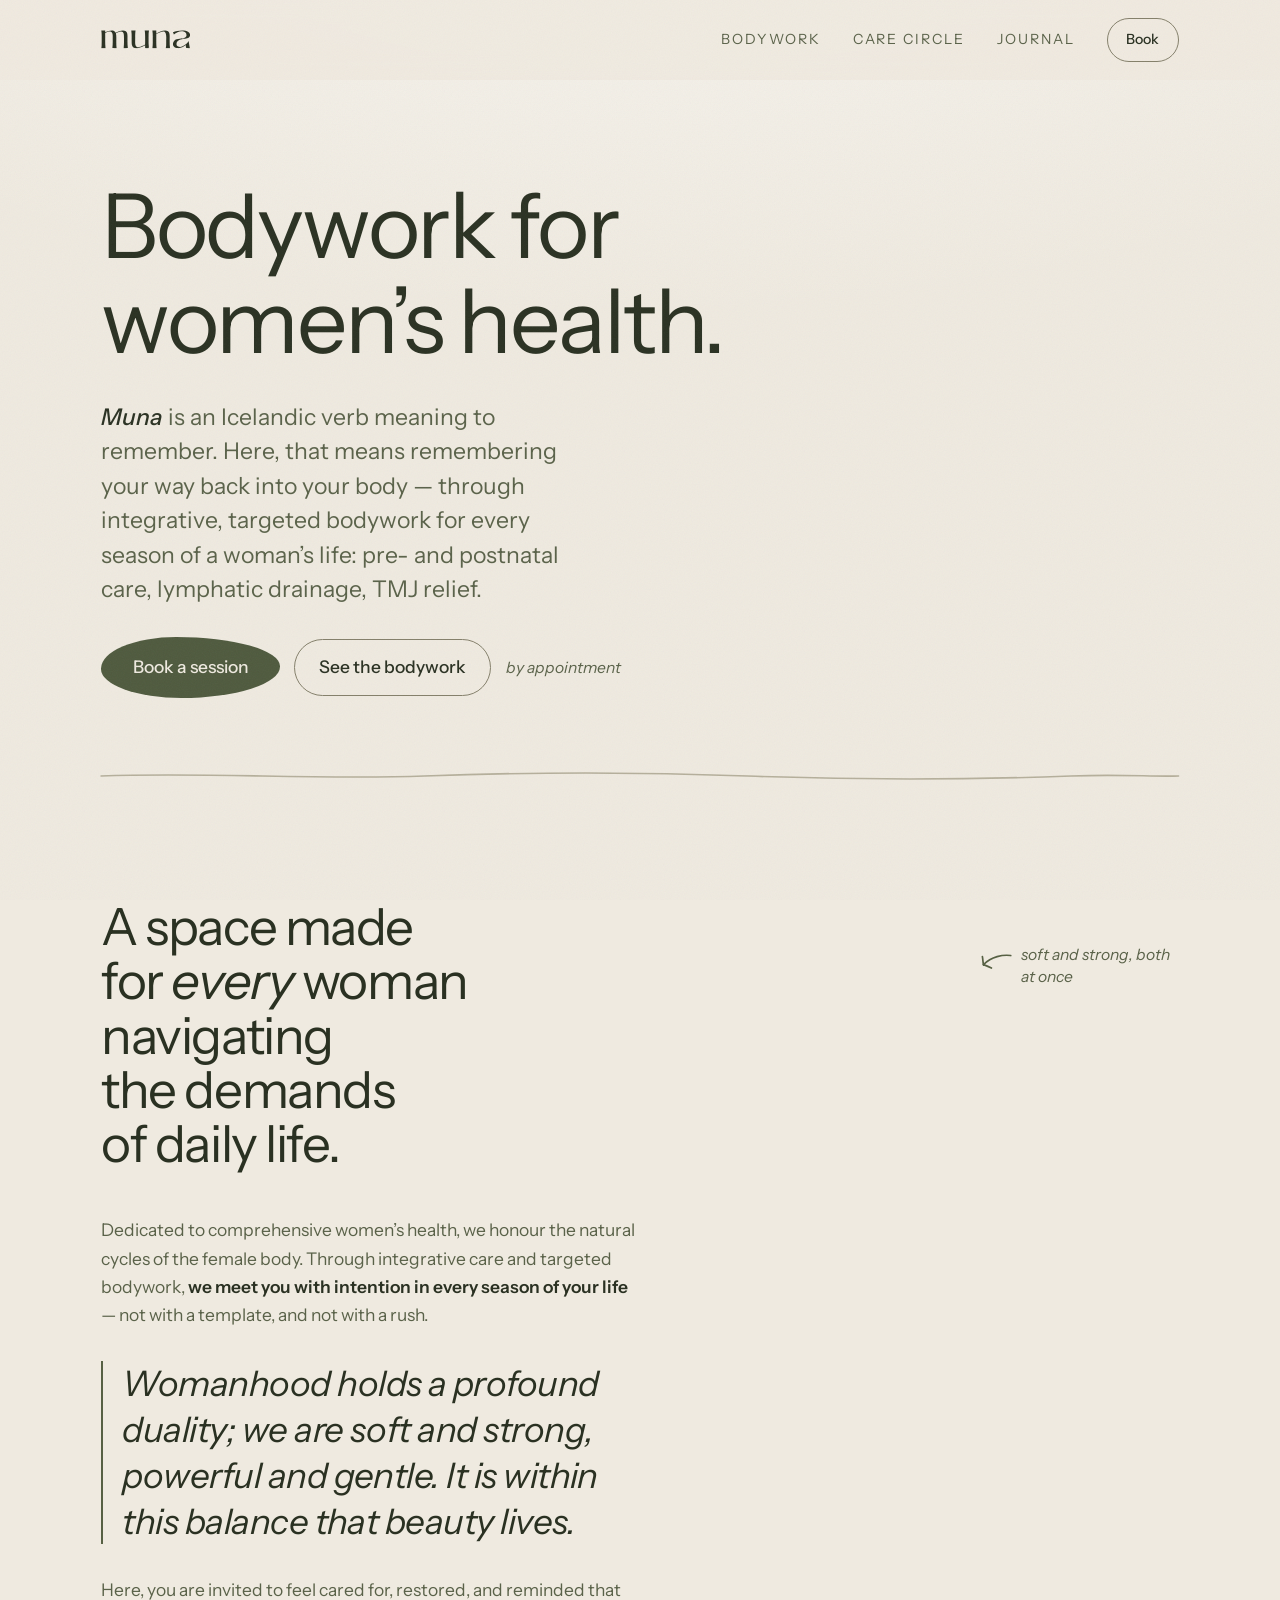
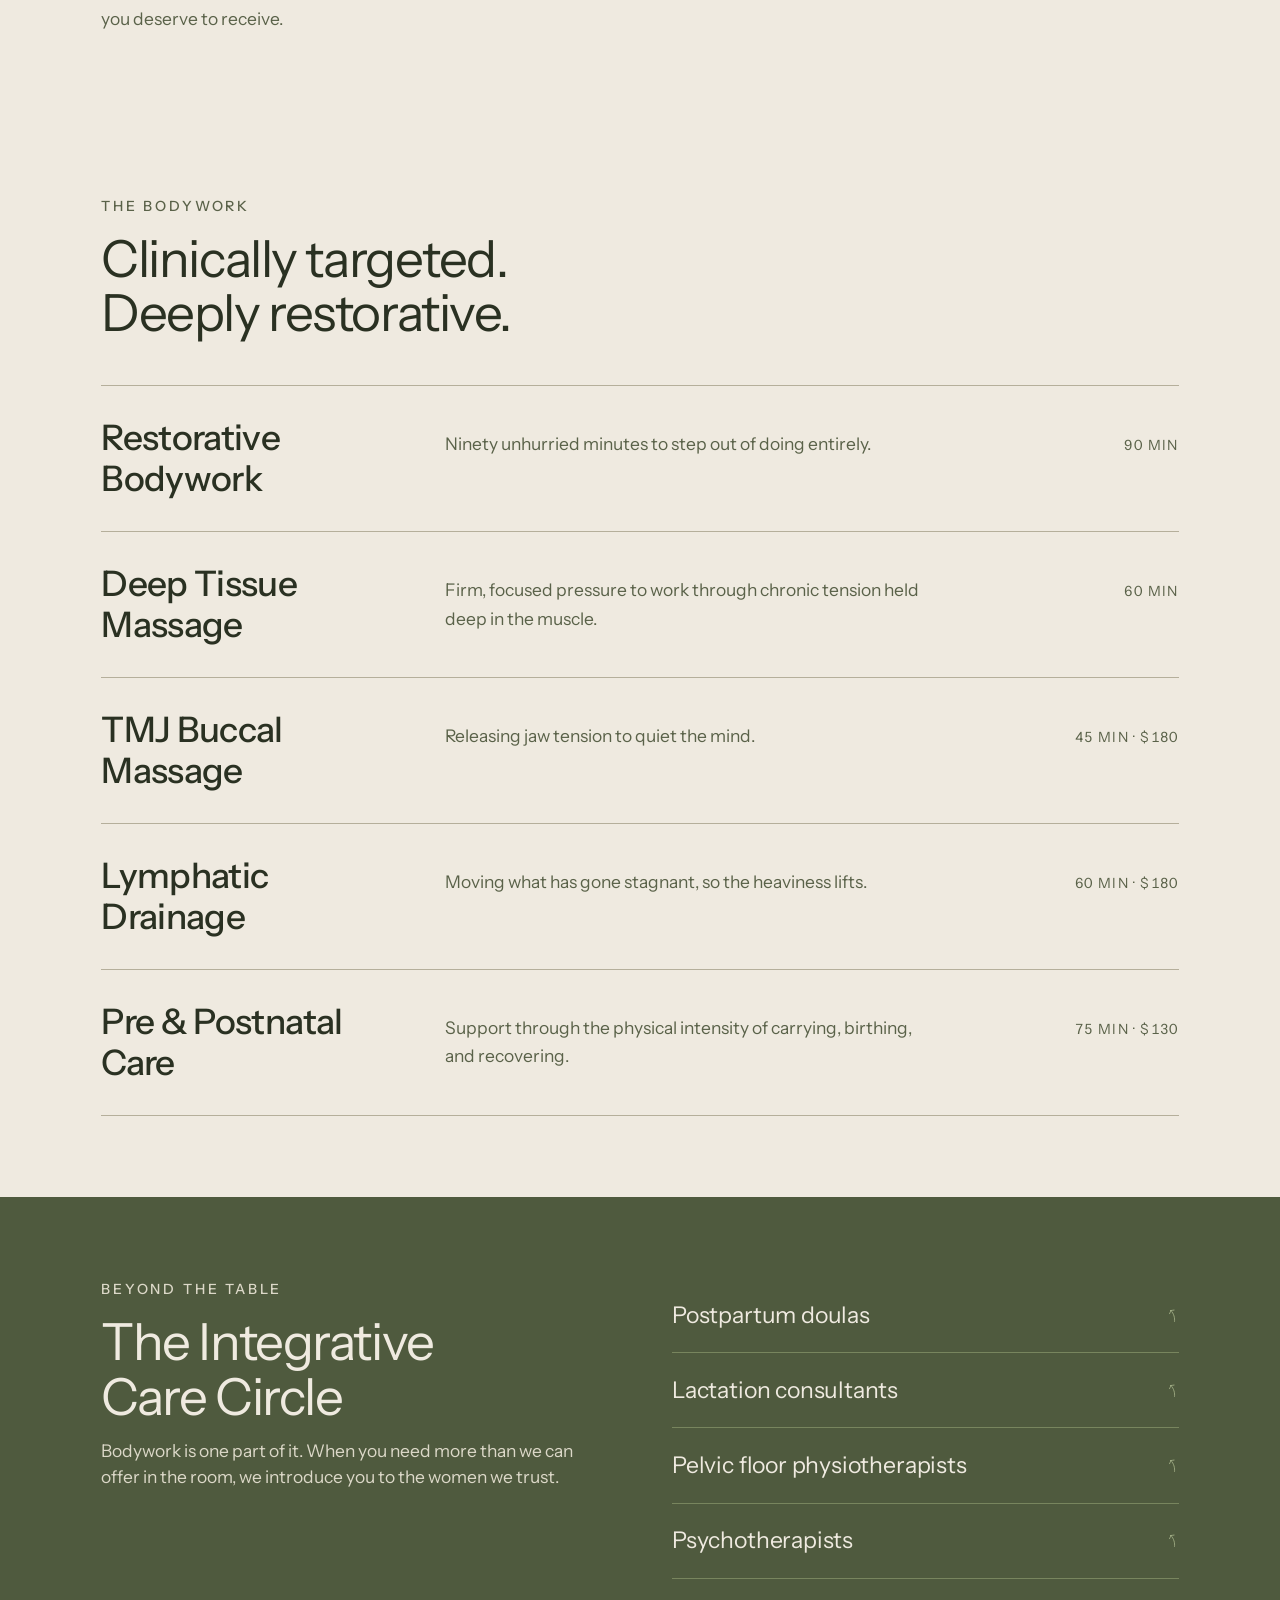
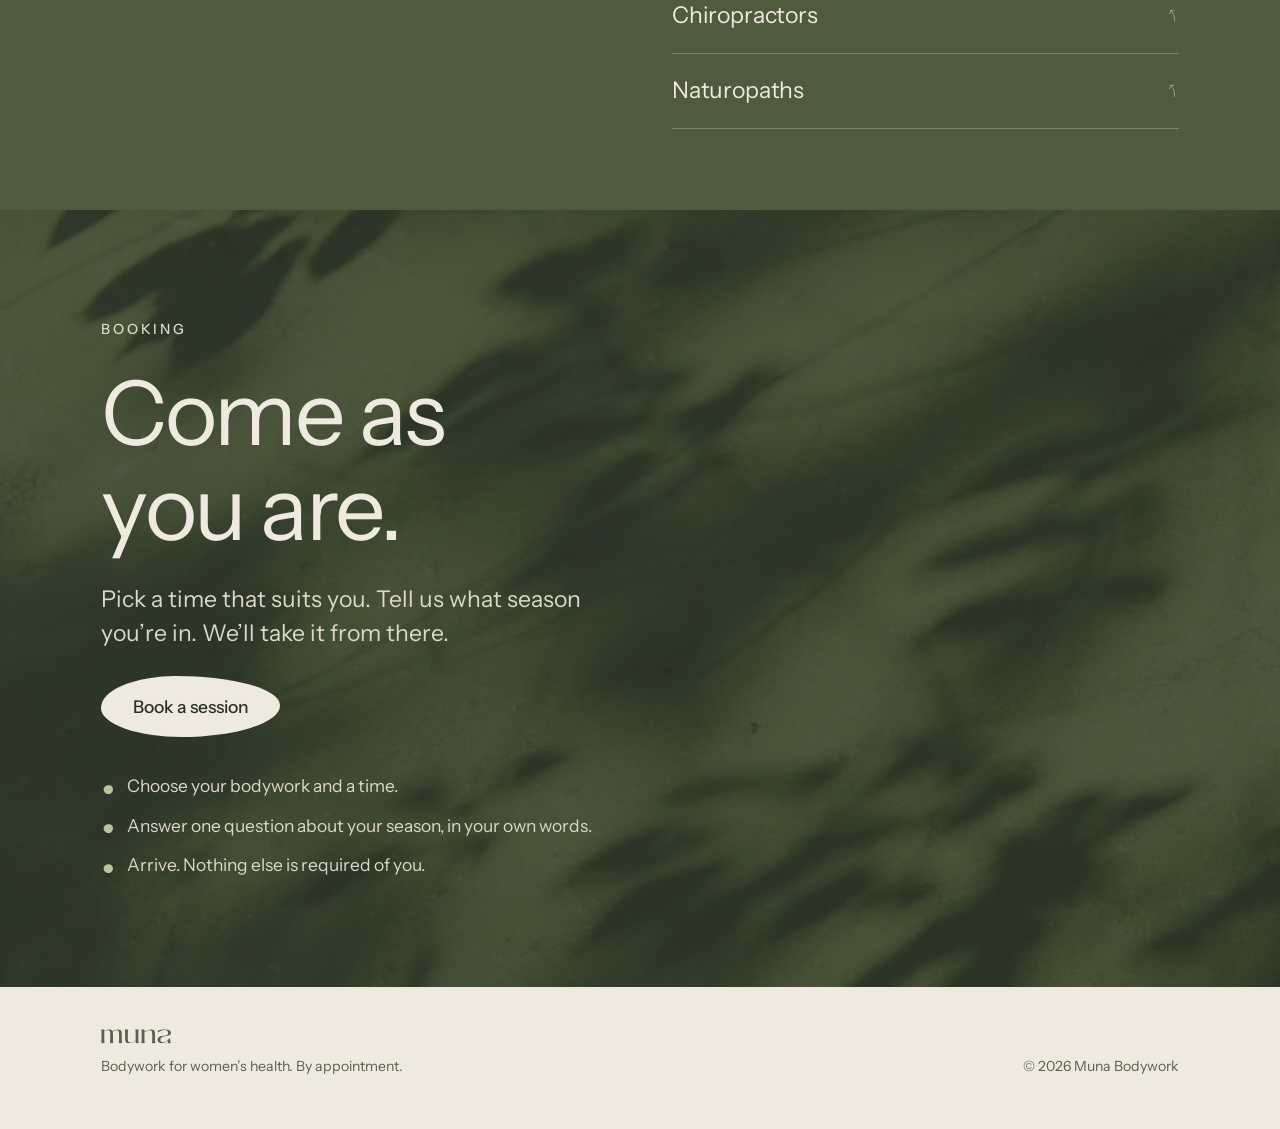
==== index.html @ 372b8ff2 "Add files via upload" ====
<!doctype html>
<html lang="en">
<head>
<meta charset="utf-8">
<meta name="viewport" content="width=device-width, initial-scale=1">
<title>Muna Bodywork</title>
<link rel="preconnect" href="https://fonts.gstatic.com" crossorigin>
<link rel="stylesheet" href="https://fonts.googleapis.com/css2?family=Instrument+Sans:ital,wght@0,400..700;1,400..700&display=swap">

<link rel="stylesheet" href="styles.css">
</head>
<body>

<!-- ─── hand-drawn marks + wordmark ────────────────────────────── -->
<svg class="sprite" aria-hidden="true" focusable="false">
  <symbol id="wordmark" viewBox="0 0 251 52">
    <path d="M5.89104 1.4829C4.15499 1.50421 2.4235 1.52547 0.685059 1.47865C1.86527 7.88903 1.83764 13.9344 1.80875 20.2538C1.80184 21.7659 1.79485 23.2936 1.80433 24.8459C1.84168 30.9662 1.82028 37.0102 1.62845 43.1281C1.54824 45.6862 0.862501 48.8427 0.804733 50.8455C0.955751 50.707 1.37991 50.4239 1.56661 50.4409C2.16295 50.4947 3.41602 50.4586 4.87718 50.4164C7.94734 50.3277 11.9361 50.2125 12.6818 50.8503C12.6042 49.9793 12.4907 49.109 12.3913 48.2384C11.5424 40.8088 11.6244 33.2863 11.7063 25.7759C11.7478 21.9715 11.7892 18.1701 11.7095 14.3855C11.6666 12.3443 11.6758 10.0962 11.7827 8.06757C12.4173 7.81596 13.0944 7.53236 13.8023 7.23585C20.1103 4.5937 28.8656 0.926495 31.7876 9.74041C32.9026 13.6047 32.8297 17.9123 32.7591 22.0934C32.7325 23.6588 32.7064 25.2065 32.7429 26.7065C32.9411 34.8329 32.7795 42.6231 31.8007 50.6647C33.0263 50.2903 41.4533 50.387 43.1149 50.4149C43.2876 50.5424 43.5291 50.7071 43.6689 50.8616C42.6995 42.3862 42.7383 36.5569 42.8231 28.035C42.8304 27.3035 42.8407 26.5709 42.851 25.8379C42.9313 20.1225 43.012 14.379 41.6677 8.85658C43.2867 8.3342 46.0268 6.90249 47.6667 6.23015C64.3496 -0.609776 64.3719 11.0816 64.3943 22.8672C64.396 23.7184 64.3975 24.5702 64.4055 25.4156C64.4858 34.0044 64.3283 41.3959 63.5208 49.9586C63.6928 50.1715 63.761 50.3586 64.037 50.3802C65.2501 50.4748 74.823 50.6015 75.1948 50.2717C74.0871 43.2102 74.1177 36.2986 74.1487 29.3297C74.1573 27.4029 74.1659 25.4718 74.1504 23.5319C74.1437 22.6887 74.1588 21.7686 74.1746 20.7992C74.2734 14.7927 74.4031 6.89215 69.564 3.65053C61.7206 -1.60362 48.5193 4.00487 41.0689 7.43719C35.628 -2.79852 21.6507 2.53867 13.1032 5.80245C12.6286 5.98366 12.1708 6.15847 11.7322 6.32386L11.696 1.50444C9.74499 1.43559 7.81516 1.45927 5.89104 1.4829Z" fill="currentColor"/>
    <path d="M134.387 1.48731C130.343 1.43411 126.297 1.44677 122.253 1.52525C123.221 4.19058 123.372 9.61429 123.518 12.5337C123.659 15.3331 123.918 39.6972 123.439 40.729C122.822 42.0613 111.746 46.5651 109.693 47.2527C106.879 48.1955 103.381 48.9413 100.598 47.5335C98.5761 46.5108 97.357 44.5206 96.6728 42.4159C95.4522 38.6569 95.5978 32.7186 95.7184 27.7976C95.7511 26.4525 95.7823 25.1835 95.783 24.0557C95.7838 22.876 95.776 21.6938 95.7682 20.5106C95.7464 17.1642 95.7239 13.8091 95.9014 10.4769C96.0602 7.47856 96.412 4.49674 96.7358 1.513C94.2293 1.45814 91.7943 1.47089 89.35 1.4837C87.8383 1.49162 86.3219 1.49956 84.7837 1.49151C85.9778 8.00996 85.9155 14.6567 85.8533 21.2928C85.8284 23.9254 85.8034 26.5564 85.8572 29.177C85.8852 30.17 85.8813 31.2355 85.8774 32.3424C85.854 38.2744 85.826 45.3937 90.7792 48.8895C94.4823 51.5027 100.142 51.1031 104.334 50.2938C110.799 49.0459 116.932 46.0399 122.817 43.1616C123.081 43.0324 123.338 42.9017 123.615 42.7942C123.611 43.4539 123.622 44.3131 123.634 45.2362C123.658 47.1361 123.686 49.3064 123.602 50.5626C123.959 50.3244 125.779 50.3717 127.831 50.425C130.396 50.4916 133.322 50.5676 134.199 50.106C133.18 40.7331 133.085 31.911 133.26 22.4939C133.287 21.0394 133.288 19.4978 133.29 17.9101C133.294 12.4138 133.298 6.36736 134.387 1.48731Z" fill="currentColor"/>
    <path d="M148.36 1.47183C146.891 1.48606 145.421 1.5003 143.944 1.49202C145.121 7.87506 145.082 15.0209 145.046 21.7497C145.039 23.0435 145.032 24.3219 145.033 25.5764C145.035 26.7982 145.042 28.0172 145.049 29.2339C145.092 36.4768 145.134 43.6372 144.021 50.8295C144.854 50.2 154.936 50.1603 155.914 50.852C155.605 48.1165 155.135 44.9219 155.056 42.195C154.886 36.3324 154.913 30.4538 154.94 24.5781C154.956 21.142 154.972 17.7068 154.948 14.2764L154.948 14.1437C154.943 13.2623 154.937 12.1864 155.034 11.3385C175.912 0.661985 184.096 -0.800762 182.758 26.5772C182.634 29.1113 182.658 31.7225 182.682 34.3628C182.732 39.8856 182.783 45.5363 181.488 50.8777C182.25 50.207 184.917 50.3118 187.562 50.4157C190.075 50.5144 192.569 50.6123 193.388 50.0431C192.342 42.9626 192.382 36.1442 192.422 29.2339C192.433 27.4327 192.443 25.6252 192.434 23.8052C192.43 23.053 192.443 22.2254 192.456 21.3464C192.545 15.2831 192.671 6.77279 187.865 3.66364C178.72 -2.25308 163.589 5.3095 155.229 9.488L154.974 9.61525C154.969 8.78732 154.959 7.94428 154.949 7.09591C154.927 5.21545 154.905 3.30888 154.934 1.48236C152.728 1.42954 150.545 1.45068 148.36 1.47183Z" fill="currentColor"/>
    <path d="M213.321 2.92197C209.031 3.72263 205.509 5.13198 201.573 6.56528C202.461 8.4387 203.441 10.4357 204.256 12.3302C211.292 6.5508 219.618 2.35074 228.964 3.40321C235.16 4.10099 240.226 8.28648 239.678 15.1134C239.505 17.2686 238.329 19.2209 236.65 20.5526C227.501 27.4739 213.257 21.2166 204.804 30.6645C203.051 32.5935 201.945 35.029 201.646 37.6254C200.739 45.8555 207.541 50.1191 214.769 50.7935C223.554 51.6133 230.648 47.6188 237.312 42.2912C237.624 43.7199 238.397 50.2895 238.961 50.7254C239.704 50.2309 241.438 50.3333 243.288 50.4426C245.59 50.5786 248.073 50.7252 249.057 49.7475C247.921 45.6484 246.131 35.5291 245.847 31.1302C240.103 39.8251 225.979 52.1096 214.795 45.5439C210.678 43.1268 210.975 36.3148 213.339 32.7676C216.316 28.3449 222.154 26.6269 227.074 25.6637C233.773 24.1639 243.909 25.0106 248.307 18.9536C249.657 17.0949 249.84 14.374 249.43 12.2066C248.874 9.26929 247.434 6.94389 244.843 5.31051C236.641 0.141611 222.542 1.20094 213.321 2.92197Z" fill="currentColor"/>
    <path d="M75.2245 50.7189L75.1951 50.2721C74.8233 50.6019 65.2503 50.4753 64.0372 50.3806C63.7613 50.359 63.6931 50.1719 63.5211 49.959L63.3359 50.5884C63.4128 50.6821 63.5278 50.8687 63.6284 50.874C65.3139 50.9625 74.4914 51.2835 75.2245 50.7189Z" fill="currentColor"/>
    <path d="M193.436 50.334C193.423 50.2622 193.405 50.1697 193.388 50.043C192.569 50.6122 190.076 50.5142 187.562 50.4155C184.917 50.3116 182.25 50.2069 181.488 50.8776C182.418 51.0662 192.366 51.0099 193.287 50.8723C193.483 50.5811 193.482 50.578 193.436 50.334Z" fill="currentColor"/>
    <path d="M43.115 50.4148C41.4533 50.3869 33.0264 50.2902 31.8008 50.6647C32.4442 51.0912 42.3046 51.149 43.3915 50.9283C43.4848 50.9093 43.5773 50.8871 43.6689 50.8615C43.5291 50.707 43.2877 50.5424 43.115 50.4148Z" fill="currentColor"/>
    <path d="M1.56657 50.44C1.37986 50.4231 0.955705 50.7062 0.804688 50.8447C2.38684 51.0253 11.2789 51.098 12.6818 50.8495C11.9361 50.2117 7.94729 50.3269 4.87714 50.4155C3.41598 50.4577 2.1629 50.4939 1.56657 50.44Z" fill="currentColor"/>
    <path d="M155.913 50.8524C154.936 50.1608 144.854 50.2004 144.021 50.83C145.34 51.0567 154.755 51.0762 155.913 50.8524Z" fill="currentColor"/>
    <path d="M134.271 50.5755L134.199 50.1055C133.322 50.5671 130.395 50.491 127.831 50.4245C125.779 50.3712 123.959 50.3239 123.602 50.5621C124.086 51.2612 133.586 51.2168 134.271 50.5755Z" fill="currentColor"/>
    <path d="M249.152 50.0869C249.125 49.9974 249.092 49.8885 249.057 49.748C248.073 50.7258 245.59 50.5791 243.288 50.4432C241.437 50.3339 239.704 50.2314 238.96 50.7259C239.677 51.1532 247.844 51.0567 249.061 50.8402C249.27 50.4766 249.246 50.3981 249.152 50.0869Z" fill="currentColor"/>
  </symbol>






  <symbol id="m-dot" viewBox="0 0 100 100">
    <path d="M50 18c22-2 36 13 33 33-3 21-22 33-40 28C24 74 14 55 20 38c5-13 17-19 30-20Z" fill="currentColor"/>
  </symbol>

  <symbol id="m-arrow" viewBox="0 0 60 40">
    <g fill="none" stroke="currentColor" stroke-width="3" stroke-linecap="round">
      <path d="M56 8C42 6 22 10 8 24"/>
      <path d="M6 10c1 6 1 11 2 15"/>
      <path d="M22 30c-6-3-11-5-14-6"/>
    </g>
  </symbol>
</svg>

<!-- ─── masthead ───────────────────────────────────────────────── -->
<header class="masthead" id="top">
  <div class="shell">
    <a class="wordmark-link" href="#top" aria-label="Muna Bodywork — back to top">
      <svg class="wordmark" viewBox="0 0 251 52" role="img" aria-label="muna"><use href="#wordmark"></use></svg>
    </a>
    <nav aria-label="Sections">
      <a class="navlink" href="#services">Bodywork</a>
      <a class="navlink" href="#network">Care circle</a>
      <a class="navlink" href="journal.html">Journal</a>
      <a class="btn btn-ghost" href="https://muna.janeapp.com/" target="_blank" rel="noopener">Book</a>
    </nav>
  </div>
</header>

<main>
  <!-- ─── hero ─────────────────────────────────────────────────── -->
  <section class="hero">
    <div class="shell">
      <div class="hero-inner">
        <h1 class="display rise" style="--d: 60ms">
          Bodywork for women&rsquo;s health.
        </h1>

        <p class="lede rise" style="--d: 340ms">
          <em>Muna</em> is an Icelandic verb meaning to remember. Here, that means
          remembering your way back into your body &mdash; through integrative,
          targeted bodywork for every season of a woman&rsquo;s life: pre- and
          postnatal care, lymphatic drainage, TMJ relief.
        </p>

        <div class="btn-row rise" style="--d: 460ms">
          <a class="btn btn-primary" href="https://muna.janeapp.com/" target="_blank" rel="noopener">Book a session</a>
          <a class="btn btn-ghost" href="#services">See the bodywork</a>
          <span class="aside">by appointment</span>
        </div>
      </div>
    </div>
  </section>

  <div class="shell">
    <svg class="rule reveal" viewBox="0 0 1200 12" aria-hidden="true" preserveAspectRatio="none">
      <path d="M0 6C120 2 240 10 360 6s240-4 360 0 240 4 360 0c60-2 90 1 120 0" fill="none" stroke="currentColor" stroke-width="1.6" stroke-linecap="round"/>
    </svg>
  </div>


  <!-- ─── mission ──────────────────────────────────────────────── -->
  <section class="band has-margin" aria-labelledby="mission-h">
    <div class="shell">
      <p class="margin-note" style="top: clamp(3.5rem, 9vh, 7rem)">
        <svg viewBox="0 0 60 40" width="34" aria-hidden="true"><use href="#m-arrow"></use></svg>
        <span class="aside">soft and strong, both at once</span>
      </p>

      <div class="band-head">
        <p class="eyebrow reveal">The sanctuary</p>
        <h2 class="display reveal" id="mission-h">A space made for <em>every</em> woman navigating the demands of daily life.</h2>
      </div>

      <div class="prose reveal">
        <p>
          Dedicated to comprehensive women&rsquo;s health, we honour the natural
          cycles of the female body. Through integrative care and targeted
          bodywork, <strong>we meet you with intention in every season of your
          life</strong> &mdash; not with a template, and not with a rush.
        </p>
        <blockquote class="pull">
          Womanhood holds a profound duality; we are soft and strong, powerful
          and gentle. It is within this balance that beauty lives.
        </blockquote>
        <p>
          Here, you are invited to feel cared for, restored, and reminded that
          you deserve to receive.
        </p>
      </div>
    </div>
  </section>

  <!-- ─── services ─────────────────────────────────────────────── -->
  <section class="band" id="services" aria-labelledby="services-h">
    <div class="shell">
      <div class="band-head">
        <p class="eyebrow reveal">The bodywork</p>
        <h2 class="display reveal" id="services-h">Clinically targeted. Deeply restorative.</h2>
      </div>

      <ul class="index reveal">
        <li>
          <a href="https://muna.janeapp.com/" target="_blank" rel="noopener">
            <h3>Restorative Bodywork</h3>
            <p class="relief">Ninety unhurried minutes to step out of doing entirely.</p>
            <span class="duration">90 min</span>
          </a>
        </li>
        <li>
          <a href="https://muna.janeapp.com/" target="_blank" rel="noopener">
            <h3>Deep Tissue Massage</h3>
            <p class="relief">Firm, focused pressure to work through chronic tension held deep in the muscle.</p>
            <span class="duration">60 min</span>
          </a>
        </li>
        <li>
          <a href="https://muna.janeapp.com/" target="_blank" rel="noopener">
            <h3>TMJ Buccal Massage</h3>
            <p class="relief">Releasing jaw tension to quiet the mind.</p>
            <span class="duration">45 min &middot; $180</span>
          </a>
        </li>
        <li>
          <a href="https://muna.janeapp.com/" target="_blank" rel="noopener">
            <h3>Lymphatic Drainage</h3>
            <p class="relief">Moving what has gone stagnant, so the heaviness lifts.</p>
            <span class="duration">60 min &middot; $180</span>
          </a>
        </li>
        <li>
          <a href="https://muna.janeapp.com/" target="_blank" rel="noopener">
            <h3>Pre &amp; Postnatal Care</h3>
            <p class="relief">Support through the physical intensity of carrying, birthing, and recovering.</p>
            <span class="duration">75 min &middot; $130</span>
          </a>
        </li>
      </ul>
    </div>
  </section>

  <!-- ─── care circle ──────────────────────────────────────────── -->
  <section class="band panel-olive" id="network" aria-labelledby="network-h">
    <div class="shell">
      <div class="circle-grid">
        <div class="band-head reveal" style="margin-bottom: 0">
          <p class="eyebrow">Beyond the table</p>
          <h2 class="display" id="network-h">The Integrative Care Circle</h2>
          <p class="lede" style="font-size: var(--step-0)">
            Bodywork is one part of it. When you need more than we can offer in
            the room, we introduce you to the women we trust.
          </p>
        </div>

        <div class="network-list reveal">
          <details class="network-item">
            <summary>Postpartum doulas<svg class="network-chevron" viewBox="0 0 60 40" aria-hidden="true"><use href="#m-arrow"></use></svg></summary>
            <div class="network-panel">
              <!-- Add recommended providers for postpartum doulas here -->
              <a class="network-provider" href="#">Add a recommended provider &rarr;</a>
            </div>
          </details>
          <details class="network-item">
            <summary>Lactation consultants<svg class="network-chevron" viewBox="0 0 60 40" aria-hidden="true"><use href="#m-arrow"></use></svg></summary>
            <div class="network-panel">
              <!-- Add recommended providers for lactation consultants here -->
              <a class="network-provider" href="#">Add a recommended provider &rarr;</a>
            </div>
          </details>
          <details class="network-item">
            <summary>Pelvic floor physiotherapists<svg class="network-chevron" viewBox="0 0 60 40" aria-hidden="true"><use href="#m-arrow"></use></svg></summary>
            <div class="network-panel">
              <!-- Add recommended providers for pelvic floor physiotherapists here -->
              <a class="network-provider" href="#">Add a recommended provider &rarr;</a>
            </div>
          </details>
          <details class="network-item">
            <summary>Psychotherapists<svg class="network-chevron" viewBox="0 0 60 40" aria-hidden="true"><use href="#m-arrow"></use></svg></summary>
            <div class="network-panel">
              <!-- Add recommended providers for psychotherapists here -->
              <a class="network-provider" href="#">Add a recommended provider &rarr;</a>
            </div>
          </details>
          <details class="network-item">
            <summary>Chiropractors<svg class="network-chevron" viewBox="0 0 60 40" aria-hidden="true"><use href="#m-arrow"></use></svg></summary>
            <div class="network-panel">
              <!-- Add recommended providers for chiropractors here -->
              <a class="network-provider" href="#">Add a recommended provider &rarr;</a>
            </div>
          </details>
          <details class="network-item">
            <summary>Naturopaths<svg class="network-chevron" viewBox="0 0 60 40" aria-hidden="true"><use href="#m-arrow"></use></svg></summary>
            <div class="network-panel">
              <!-- Add recommended providers for naturopaths here -->
              <a class="network-provider" href="#">Add a recommended provider &rarr;</a>
            </div>
          </details>
        </div>
      </div>
    </div>
  </section>

  <!-- ─── book ─────────────────────────────────────────────────── -->
  <section class="book panel-deep" id="book" aria-labelledby="book-h">
    <div class="shell">
      <div class="book-inner">
        <p class="eyebrow reveal">Booking</p>
        <h2 class="display reveal" id="book-h">Come as you are.</h2>
        <p class="lede reveal">
          Pick a time that suits you. Tell us what season you&rsquo;re in.
          We&rsquo;ll take it from there.
        </p>

        <div class="btn-row reveal">
          <a class="btn btn-primary" href="https://muna.janeapp.com/" target="_blank" rel="noopener" data-booking>Book a session</a>
        </div>

        <ul class="steps reveal">
          <li><svg viewBox="0 0 100 100" aria-hidden="true"><use href="#m-dot"></use></svg> Choose your bodywork and a time.</li>
          <li><svg viewBox="0 0 100 100" aria-hidden="true"><use href="#m-dot"></use></svg> Answer one question about your season, in your own words.</li>
          <li><svg viewBox="0 0 100 100" aria-hidden="true"><use href="#m-dot"></use></svg> Arrive. Nothing else is required of you.</li>
        </ul>
      </div>
    </div>
  </section>
</main>

<footer class="foot">
  <div class="shell">
    <div>
      <svg class="wordmark" viewBox="0 0 251 52" role="img" aria-label="muna"><use href="#wordmark"></use></svg>
      <p style="margin-top: 0.7rem">Bodywork for women&rsquo;s health. By appointment.</p>
    </div>
    <p>&copy; <span id="yr">2026</span> Muna Bodywork</p>
  </div>
</footer>

<script>
  // Load sequence: the hero rises in staggered steps.
  requestAnimationFrame(function () {
    document.documentElement.classList.add("ready");
  });

  document.getElementById("yr").textContent = new Date().getFullYear();

  // Scroll reveals. Wobbly rules get a second flag so their paths draw
  // rather than just fading in.
  var reduce = window.matchMedia("(prefers-reduced-motion: reduce)").matches;
  var targets = document.querySelectorAll(".reveal");

  if (reduce || !("IntersectionObserver" in window)) {
    targets.forEach(function (el) {
      el.dataset.seen = "true";
      if (el.classList.contains("rule")) el.dataset.drawn = "true";
    });
  } else {
    var io = new IntersectionObserver(function (entries) {
      entries.forEach(function (entry) {
        if (!entry.isIntersecting) return;
        var el = entry.target;
        el.dataset.seen = "true";
        if (el.classList.contains("rule")) el.dataset.drawn = "true";
        io.unobserve(el);
      });
    }, { rootMargin: "0px 0px -12% 0px", threshold: 0.15 });

    targets.forEach(function (el) { io.observe(el); });
  }

  // Hairline under the masthead only once the page has moved.
  var masthead = document.querySelector(".masthead");
  var onScroll = function () {
    masthead.dataset.stuck = window.scrollY > 12 ? "true" : "false";
  };
  onScroll();
  window.addEventListener("scroll", onScroll, { passive: true });
</script>
</body>
</html>
---- styles.css ----
/* ─────────────────────────────────────────────────────────────
     Muna Bodywork — tokens
     Single-theme. Every colour resolves from this block, and the two
     panel classes below redefine the same token NAMES — so a component
     inverts automatically on a coloured band without any component CSS
     knowing which surface it is sitting on.
     ───────────────────────────────────────────────────────────── */
  :root {
    /* Near-monochromatic: bone paper and olive, every value within
       ~10deg of hue 122. Emphasis is carried by ITALIC and by large
       fields of olive, never by a contrasting accent hue.
       Green dominates by AREA rather than saturation — the two coloured
       bands and the primary button are all the olive, so it is the
       loudest thing on the page without a single bright pop. */
    --paper:       #EFEAE0;   /* warm bone */
    --paper-glow:  #F7F5F0;   /* cooler lift behind the masthead */
    --olive:       #4F5A3E;   /* the mid band + primary button — 6.11:1 */
    --forest:      #2A3122;   /* deepest band, and ink on paper */
    --olive-mid:   #576144;   /* marks on paper        — 5.48:1 */
    --olive-pale:  #B9C49A;   /* marks on the bands    — 3.99 / 7.32:1 */

    /* Surface-relative. Ratios are worst-case across the two bone tones
       the page actually paints — the base and the masthead glow. The
       panel classes redefine every one of these. */
    --surface:     var(--paper);
    --ink:         var(--forest);   /* 11.22:1 */
    --ink-2:       #5A6249;         /*  5.34:1 */
    --rule:        #B5AF9B;         /*  1.83:1 — decorative divider */
    --rule-strong: #847F6A;         /*  3.35:1 — ghost button border */
    --mark:        var(--olive-mid);
    --btn-bg:      var(--olive);
    --btn-fg:      var(--paper);    /*  6.11:1 label on the button */
    --grain:       0.05;

    /* floor raised from 0.78rem: 12.5px was too small for the sentences
       in the booking steps once they were the same face as everything */
    --step--1: clamp(0.82rem, 0.8rem + 0.1vw, 0.88rem);
    --step-0:  clamp(1rem, 0.97rem + 0.16vw, 1.09rem);
    --step-1:  clamp(1.2rem, 1.12rem + 0.4vw, 1.45rem);
    --step-2:  clamp(1.6rem, 1.4rem + 1vw, 2.3rem);
    /* sized for a grotesque: its large x-height means it reads bigger
       than a high-contrast serif would at the same font-size */
    --step-3:  clamp(2rem, 1.55rem + 2.1vw, 3.2rem);
    --step-4:  clamp(2.6rem, 1.5rem + 5.2vw, 5.6rem);

    --gutter: clamp(1.35rem, 4vw, 5rem);
    --shell: 1180px;
    --measure: 34rem;

    /* Single-theme by intent: the page paints every colour explicitly
       and ignores the viewer's light/dark preference. */
    color-scheme: light;
  }

  /* ── coloured bands ───────────────────────────────────────────
     Both are dark enough that bone body copy clears 4.5:1. The
     reference board's lighter olive sits at L* 49, where small bone
     text would reach only 3.82:1 — fine on a mood board, not on a
     page someone has to read. */
  .panel-olive {
    --surface:     var(--olive);
    --ink:         var(--paper);    /*  6.11:1 */
    --ink-2:       #DCD8C8;         /*  5.13:1 */
    --rule:        #78855E;         /*  1.86:1 */
    --rule-strong: #A8B18C;         /*  3.26:1 */
    --mark:        var(--olive-pale);
    --btn-bg:      var(--paper);
    --btn-fg:      var(--olive);    /*  6.11:1 */
    background: var(--surface);
    /* MUST be re-declared, not just re-tokenised: `color` inherits as a
       COMPUTED value, so without this line the forest ink resolved back at
       `body` cascades into the band and headings land at 1.84:1. */
    color: var(--ink);
  }

  .panel-deep {
    --surface:     var(--forest);
    --ink:         var(--paper);    /* 11.22:1 */
    --ink-2:       #DCD8C8;         /*  9.42:1 */
    --rule:        #4C5740;         /*  1.76:1 */
    --rule-strong: #78855E;         /*  3.41:1 */
    --mark:        var(--olive-pale);
    --btn-bg:      var(--paper);
    --btn-fg:      var(--forest);   /* 11.22:1 */
    background: var(--surface);
    /* same as above — and worse here: forest ink on the forest band is
       1.00:1, which is what made "Come as you are." invisible. */
    color: var(--ink);
  }

  /* ── base ──────────────────────────────────────────────────── */
  *, *::before, *::after { box-sizing: border-box; }

  body {
    margin: 0;
    /* a faint warm lift behind the masthead keeps the deep ground from
       reading as flat black */
    background-color: var(--paper);
    background-image: radial-gradient(150% 100% at 50% -20%, var(--paper-glow) 0%, transparent 55%);
    background-repeat: no-repeat;
    background-attachment: fixed;
    color: var(--ink);
    font-family: "Instrument Sans", ui-sans-serif, system-ui, sans-serif;
    font-size: var(--step-0);
    line-height: 1.62;
    -webkit-font-smoothing: antialiased;
    /* clip, not hidden: `hidden` would make body a scroll container and
       break the sticky masthead. */
    overflow-x: clip;
  }

  /* paper tooth over the whole page */
  body::after {
    content: "";
    position: fixed;
    inset: 0;
    z-index: 90;
    pointer-events: none;
    opacity: var(--grain);
    background-image: url("data:image/svg+xml,%3Csvg xmlns='http://www.w3.org/2000/svg' width='180' height='180'%3E%3Cfilter id='n'%3E%3CfeTurbulence type='fractalNoise' baseFrequency='0.85' numOctaves='4' stitchTiles='stitch'/%3E%3C/filter%3E%3Crect width='180' height='180' filter='url(%23n)'/%3E%3C/svg%3E");
  }

  h1, h2, h3, blockquote, p, figure { margin: 0; }
  ul { margin: 0; padding: 0; list-style: none; }
  a { color: inherit; }

  /* the ring is drawn in the current surface's ink, so it works on all
     three surfaces without an override: 11.22:1 on paper, 6.11:1 on the
     olive band, 11.22:1 on the deep band */
  :focus-visible {
    outline: 2px solid var(--ink);
    outline-offset: 4px;
    border-radius: 2px;
  }

  .sprite { position: absolute; width: 0; height: 0; overflow: hidden; }

  /* ── type roles ────────────────────────────────────────────────
     ONE family for the whole page. No rule below this point declares a
     font-family — everything inherits Instrument Sans from `body`, so
     there is no second face to fall out of sync. With no typeface
     contrast to lean on, hierarchy is built from four levers only:
     size, weight (400/500/600 of a 400–700 variable range), tracking,
     and colour. Tracking does most of the work — it opens up as type
     gets smaller and tightens as it gets larger. */
  .display {
    font-weight: 400;
    line-height: 1.06;
    /* a grotesque at display size needs real negative tracking; at 400
       the loose default would read as unset rather than deliberate */
    letter-spacing: -0.028em;
    text-wrap: balance;
  }

  /* Italic alone, no colour shift — same as the reference board, which
     emphasises inside a sentence without ever changing its colour. */
  .display em { font-style: italic; }

  .eyebrow {
    font-size: var(--step--1);
    text-transform: uppercase;
    letter-spacing: 0.2em;
    font-weight: 500;
    color: var(--ink-2);
  }

  /* Marginalia: italic, one step under body, in the secondary ink. In a
     single-family page these three signals together are what keep an
     aside from reading as body copy. */
  .aside {
    font-style: italic;
    font-size: 0.98rem;
    line-height: 1.4;
    color: var(--ink-2);
  }

  .lede {
    font-size: var(--step-1);
    line-height: 1.5;
    color: var(--ink-2);
    max-width: 30rem;
  }

  .lede em {
    font-weight: 500;
    font-style: italic;
    color: var(--ink);
  }

  /* ── shell + the live right margin ─────────────────────────── */
  .shell {
    width: min(var(--shell), 100%);
    margin-inline: auto;
    padding-inline: var(--gutter);
  }

  /* Marginalia lives in the right gutter, like notes on a journal
     page. It only exists where there is actually margin to spare. */
  .margin-note { display: none; }

  @media (min-width: 62rem) {
    /* positioned against the shell's content edge, not the viewport */
    .has-margin > .shell { position: relative; }

    .margin-note {
      display: flex;
      gap: 0.5rem;
      align-items: flex-start;
      position: absolute;
      right: var(--gutter);
      width: 12.5rem;
    }
    .margin-note svg { flex: none; color: var(--mark); margin-top: 0.45rem; }
  }

  /* ── buttons ───────────────────────────────────────────────── */
  .btn {
    display: inline-flex;
    align-items: center;
    gap: 0.6rem;
    font: inherit;
    font-weight: 500;
    text-decoration: none;
    padding: 0.85rem 1.5rem;
    border-radius: 999px;
    border: 1px solid transparent;
    transition: transform 200ms ease, background-color 200ms ease, border-color 200ms ease, color 200ms ease;
  }

  .btn-primary {
    background: var(--btn-bg);
    color: var(--btn-fg);
    /* hand-cut, not a pill: each corner slightly different */
    border-radius: 42% 58% 55% 45% / 52% 48% 52% 48%;
    padding: 0.95rem 1.9rem;
  }

  .btn-primary:hover { transform: translateY(-2px) rotate(-0.8deg); }

  .btn-ghost {
    border-color: var(--rule-strong);
    color: var(--ink);
  }

  /* stays neutral: green is the primary button's signature, and two
     green buttons would flatten the hierarchy */
  .btn-ghost:hover { border-color: var(--ink-2); color: var(--ink); }

  .btn-row {
    display: flex;
    flex-wrap: wrap;
    align-items: center;
    gap: 0.9rem;
  }

  /* ── masthead ──────────────────────────────────────────────── */
  .masthead {
    position: sticky;
    top: 0;
    z-index: 80;
    background: var(--surface);
    background: color-mix(in oklab, var(--surface) 88%, transparent);
    backdrop-filter: blur(10px);
    border-bottom: 1px solid transparent;
    transition: border-color 300ms ease;
  }

  .masthead[data-stuck="true"] { border-bottom-color: var(--rule); }

  .masthead > .shell {
    display: flex;
    align-items: center;
    justify-content: space-between;
    gap: 1rem;
    padding-block: 1.1rem;
  }

  .wordmark {
    display: block;
    width: 5.6rem;
    height: auto;
    color: var(--ink);
  }

  .masthead a.wordmark-link { display: block; line-height: 0; }

  .masthead nav {
    display: flex;
    align-items: center;
    gap: clamp(1rem, 2.5vw, 2.2rem);
  }

  .navlink {
    font-size: var(--step--1);
    text-transform: uppercase;
    letter-spacing: 0.14em;
    text-decoration: none;
    color: var(--ink-2);
    transition: color 180ms ease;
  }

  .navlink:hover { color: var(--ink); }

  @media (max-width: 46rem) { .navlink { display: none; } }

  .masthead .btn { padding: 0.6rem 1.15rem; font-size: var(--step--1); }

  /* ── hero ──────────────────────────────────────────────────── */
  .hero {
    padding-block: clamp(4rem, 11vh, 8.5rem) clamp(3.5rem, 8vh, 6rem);
  }

  .hero-inner {
    display: flex;
    flex-direction: column;
    gap: 1.9rem;
    max-width: 46rem;
  }

  .hero h1 {
    font-size: var(--step-4);
  }

  /* ── wobbly rules ──────────────────────────────────────────── */
  .rule {
    display: block;
    width: 100%;
    height: 12px;
    color: var(--rule);
    overflow: visible;
  }

  .rule path {
    stroke-dasharray: 1250;
    stroke-dashoffset: 1250;
    transition: stroke-dashoffset 1400ms cubic-bezier(0.2, 0.7, 0.2, 1);
  }

  .rule[data-drawn="true"] path { stroke-dashoffset: 0; }

  /* ── sections ──────────────────────────────────────────────── */
  .band { padding-block: clamp(3.5rem, 9vh, 7rem); }

  .band-head {
    display: flex;
    flex-direction: column;
    gap: 0.9rem;
    margin-bottom: clamp(2rem, 5vh, 3.2rem);
  }

  .band-head h2 { font-size: var(--step-3); max-width: 26rem; }

  /* ── mission: single column, editorial ─────────────────────── */
  .prose {
    display: flex;
    flex-direction: column;
    gap: 1.4rem;
    max-width: var(--measure);
  }

  .prose p { color: var(--ink-2); }
  .prose p strong { color: var(--ink); font-weight: 600; }

  .pull {
    font-weight: 400;
    font-style: italic;
    font-size: var(--step-2);
    line-height: 1.3;
    letter-spacing: -0.015em;
    color: var(--ink);
    border-left: 2px solid var(--mark);
    padding-left: 1.2rem;
    margin-block: 0.6rem;
  }

  /* ── service index ─────────────────────────────────────────── */
  .index { border-top: 1px solid var(--rule); }

  .index li { border-bottom: 1px solid var(--rule); }

  .index a {
    display: grid;
    grid-template-columns: minmax(0, 1fr);
    gap: 0.3rem 2.5rem;
    padding-block: clamp(1.4rem, 3vw, 2rem);
    text-decoration: none;
    transition: color 200ms ease;
  }

  @media (min-width: 48rem) {
    .index a { grid-template-columns: minmax(0, 19rem) minmax(0, 1fr) auto; align-items: baseline; }
  }

  .index h3 {
    font-weight: 500;
    font-size: var(--step-2);
    line-height: 1.15;
    letter-spacing: -0.018em;
    transition: color 200ms ease;
  }

  .index .relief { color: var(--ink-2); max-width: 30rem; }

  .index .duration {
    font-size: var(--step--1);
    letter-spacing: 0.1em;
    text-transform: uppercase;
    color: var(--ink-2);
    font-variant-numeric: tabular-nums;
    white-space: nowrap;
  }

  .index a:hover h3 { color: var(--mark); }

  /* ── care circle ───────────────────────────────────────────── */
  .circle-grid {
    display: grid;
    gap: clamp(1.8rem, 5vw, 4rem);
  }

  @media (min-width: 54rem) {
    .circle-grid { grid-template-columns: minmax(0, 1fr) minmax(0, 1fr); align-items: start; }
  }

  /* ── women's network accordion ───────────────────────────────
     Native <details>/<summary> — no JS needed. Each category expands
     to a short panel where recommended providers get linked in later. */
  .network-list {
    display: flex;
    flex-direction: column;
  }

  .network-item {
    border-bottom: 1px solid var(--rule);
  }

  .network-item summary {
    display: flex;
    align-items: center;
    justify-content: space-between;
    gap: 0.85rem;
    padding-block: clamp(0.9rem, 2vw, 1.15rem);
    font-size: var(--step-1);
    font-weight: 400;
    letter-spacing: -0.008em;
    color: var(--ink);
    cursor: pointer;
    list-style: none;
    transition: color 200ms ease;
  }

  .network-item summary::-webkit-details-marker { display: none; }

  .network-item summary:hover { color: var(--mark); }

  .network-chevron {
    flex: none;
    width: 0.85rem;
    color: var(--mark);
    transform: rotate(90deg);
    transition: transform 220ms ease;
  }

  .network-item[open] .network-chevron { transform: rotate(-90deg); }

  .network-panel {
    padding-bottom: clamp(0.9rem, 2vw, 1.15rem);
    font-size: var(--step-0);
    color: var(--ink-2);
  }

  .network-provider {
    color: var(--mark);
    text-decoration: underline;
    text-underline-offset: 0.2em;
  }

  /* ── book ──────────────────────────────────────────────────── */
  /* ── booking band: dappled leaf-shadow photograph ─────────────
     The photograph is a light chartreuse green. Bone type straight over
     it measures 1.17:1 at its brightest pixel — unreadable. So it sits
     under an 82% forest scrim, and that alpha was solved against the
     brightest pixel in the WHOLE asset rather than an average, so it
     holds at every crop and every viewport:
         --ink  bone #EFEAE0   6.36:1   (needs 4.5)
         --ink-2     #DCD8C8   5.34:1   (needs 4.5)
         --mark  step dots     4.15:1   (needs 3.0 as graphical objects)
     18% of the photograph reads through — enough for the dapple to
     register as texture while every .panel-deep token stays valid.
     The scrim is mixed from --forest rather than hard-coded, so it
     tracks the token. If color-mix were unsupported the whole
     background-image declaration is dropped and the band falls back to
     flat --forest: the previous design, never bright photo under bone
     type. */
  .book {
    padding-block: clamp(4rem, 12vh, 8rem);
    text-align: left;
    background-image:
      linear-gradient(color-mix(in srgb, var(--forest) 82%, transparent),
                      color-mix(in srgb, var(--forest) 82%, transparent)),
      url("dapple.jpg");
    background-size: cover;
    background-position: center;
    background-repeat: no-repeat;
  }

  .book-inner {
    display: flex;
    flex-direction: column;
    gap: 1.6rem;
    max-width: 40rem;
  }

  .book h2 { font-size: var(--step-4); }

  .book .steps {
    display: flex;
    flex-direction: column;
    gap: 0.7rem;
    padding-top: 0.6rem;
    color: var(--ink-2);
  }

  .book .steps li { display: flex; gap: 0.7rem; }
  .book .steps svg { flex: none; width: 0.9rem; color: var(--mark); margin-top: 0.42rem; }

  /* ── footer ────────────────────────────────────────────────── */
  .foot { padding-block: 2.6rem 3.2rem; }

  .foot > .shell {
    display: flex;
    flex-wrap: wrap;
    gap: 1.6rem 2.5rem;
    align-items: flex-end;
    justify-content: space-between;
  }

  .foot .wordmark { width: 4.4rem; color: var(--ink-2); }

  .foot p { font-size: var(--step--1); color: var(--ink-2); }

  /* ── load sequence ─────────────────────────────────────────── */
  .rise { opacity: 0; transform: translateY(0.7rem); }

  .ready .rise {
    animation: rise 900ms cubic-bezier(0.2, 0.75, 0.2, 1) forwards;
    animation-delay: var(--d, 0ms);
  }

  @keyframes rise {
    to { opacity: 1; transform: none; }
  }

  /* reveal on scroll */
  .reveal { opacity: 0; transform: translateY(1.1rem); transition: opacity 800ms ease, transform 800ms cubic-bezier(0.2, 0.75, 0.2, 1); }
  .reveal[data-seen="true"] { opacity: 1; transform: none; }

  @media (prefers-reduced-motion: reduce) {
    .rise, .ready .rise { opacity: 1; transform: none; animation: none; }
    .reveal { opacity: 1; transform: none; transition: none; }
    .rule path { stroke-dashoffset: 0; transition: none; }
    .btn, .btn-primary:hover { transition: none; transform: none; }
  }

  /* opt-in rather than opt-out: a `*` reset would lose to `html` on
     specificity no matter where it sits in the sheet. */
  @media (prefers-reduced-motion: no-preference) {
    html { scroll-behavior: smooth; }
  }

  /* ── journal: book recommendations ────────────────────────────
     Soft gradient panels, no hard rule borders — this page stays
     flowing rather than tabular. */
  .book-grid {
    display: grid;
    gap: clamp(1.1rem, 3vw, 1.6rem);
  }

  @media (min-width: 40rem) {
    .book-grid { grid-template-columns: repeat(2, minmax(0, 1fr)); }
  }

  @media (min-width: 62rem) {
    .book-grid { grid-template-columns: repeat(3, minmax(0, 1fr)); }
  }

  .book-card {
    display: flex;
    flex-direction: column;
    gap: 0.6rem;
    padding: clamp(1.5rem, 3.5vw, 2rem);
    border-radius: 1.1rem;
    background-image: linear-gradient(165deg, var(--paper-glow) 0%, var(--paper) 55%, color-mix(in srgb, var(--olive) 12%, var(--paper)) 100%);
  }

  .book-card .eyebrow { margin-bottom: 0.1rem; }

  .book-card h3 {
    font-size: var(--step-1);
    font-weight: 500;
    letter-spacing: -0.012em;
    color: var(--ink);
  }

  .book-card .author {
    font-size: var(--step--1);
    letter-spacing: 0.04em;
    text-transform: uppercase;
    color: var(--ink-2);
  }

  .book-card p { color: var(--ink-2); }

  /* soft standalone panel for page intros — no border, just a lift */
  .soft-panel {
    border-radius: 1.4rem;
    padding: clamp(1.8rem, 5vw, 3rem);
    background-image: radial-gradient(120% 140% at 15% 0%, var(--paper-glow) 0%, transparent 60%),
      linear-gradient(180deg, transparent 0%, color-mix(in srgb, var(--olive) 6%, transparent) 100%);
  }
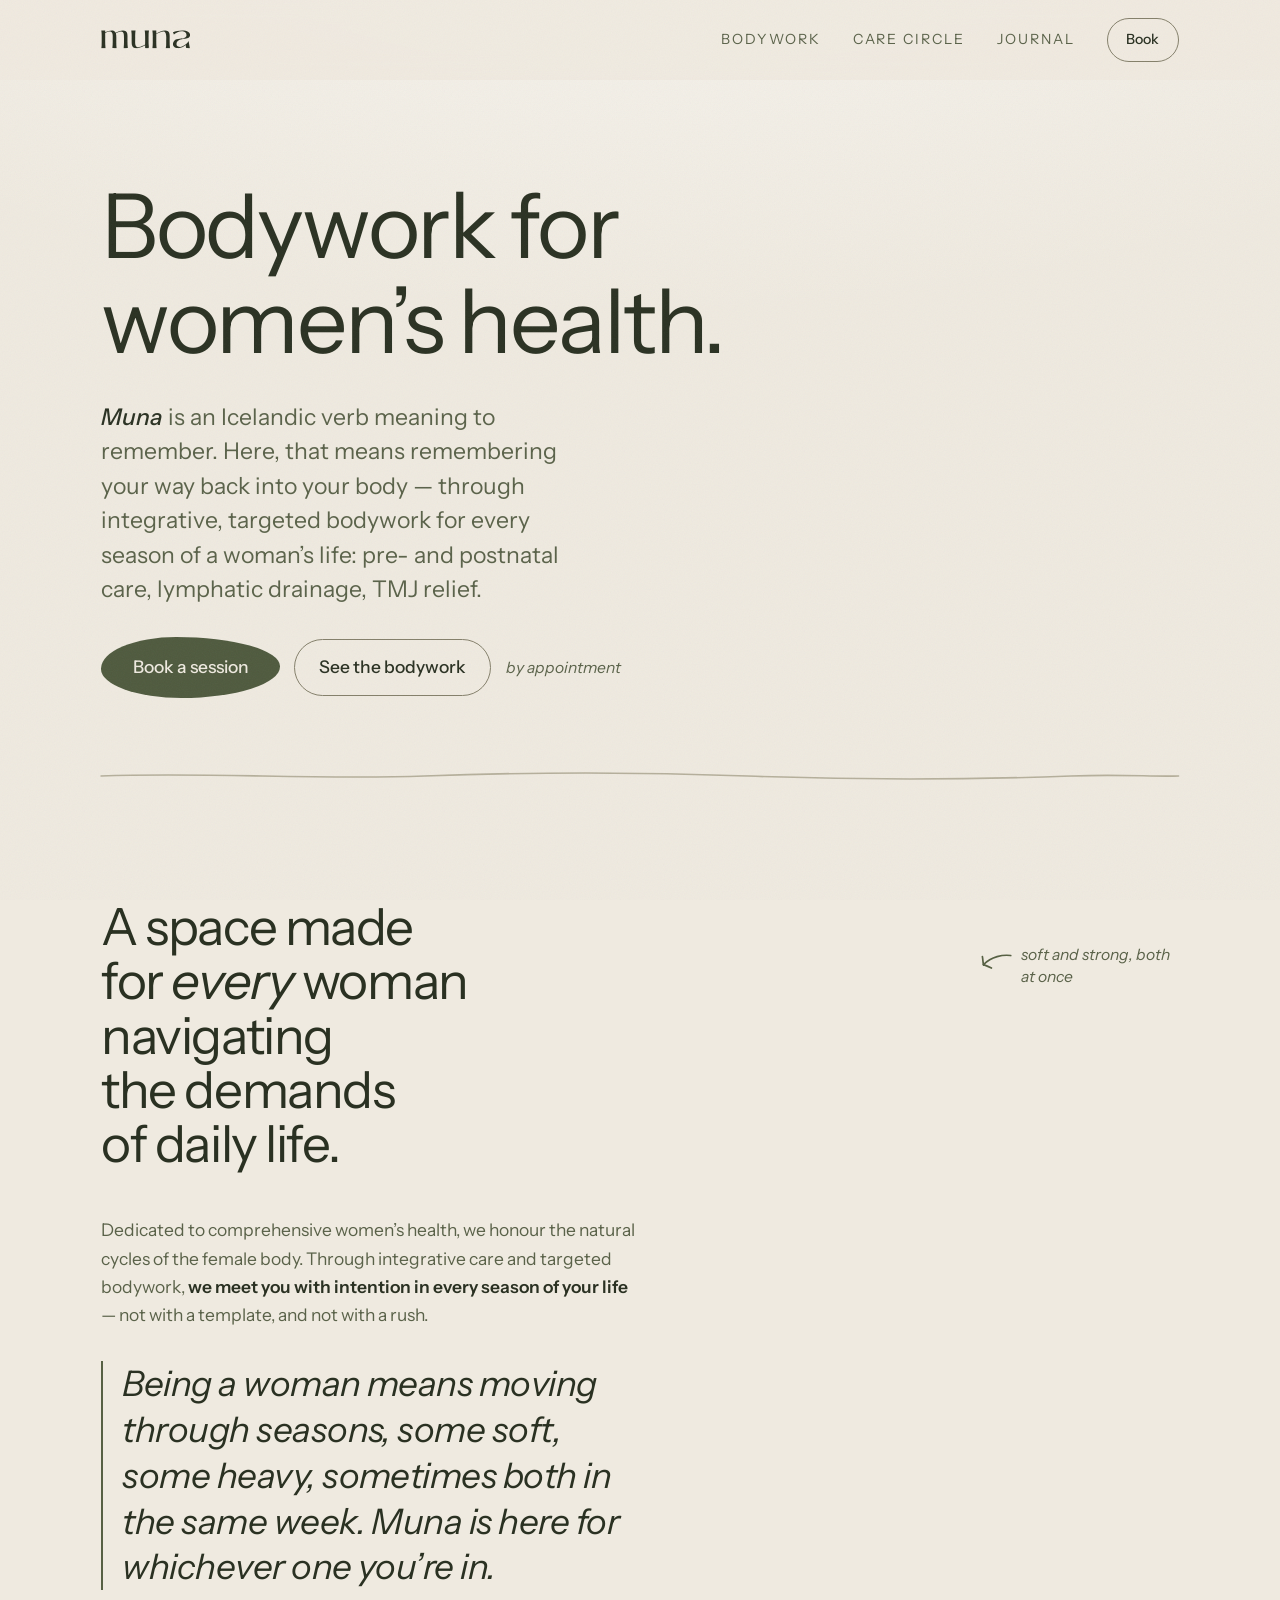
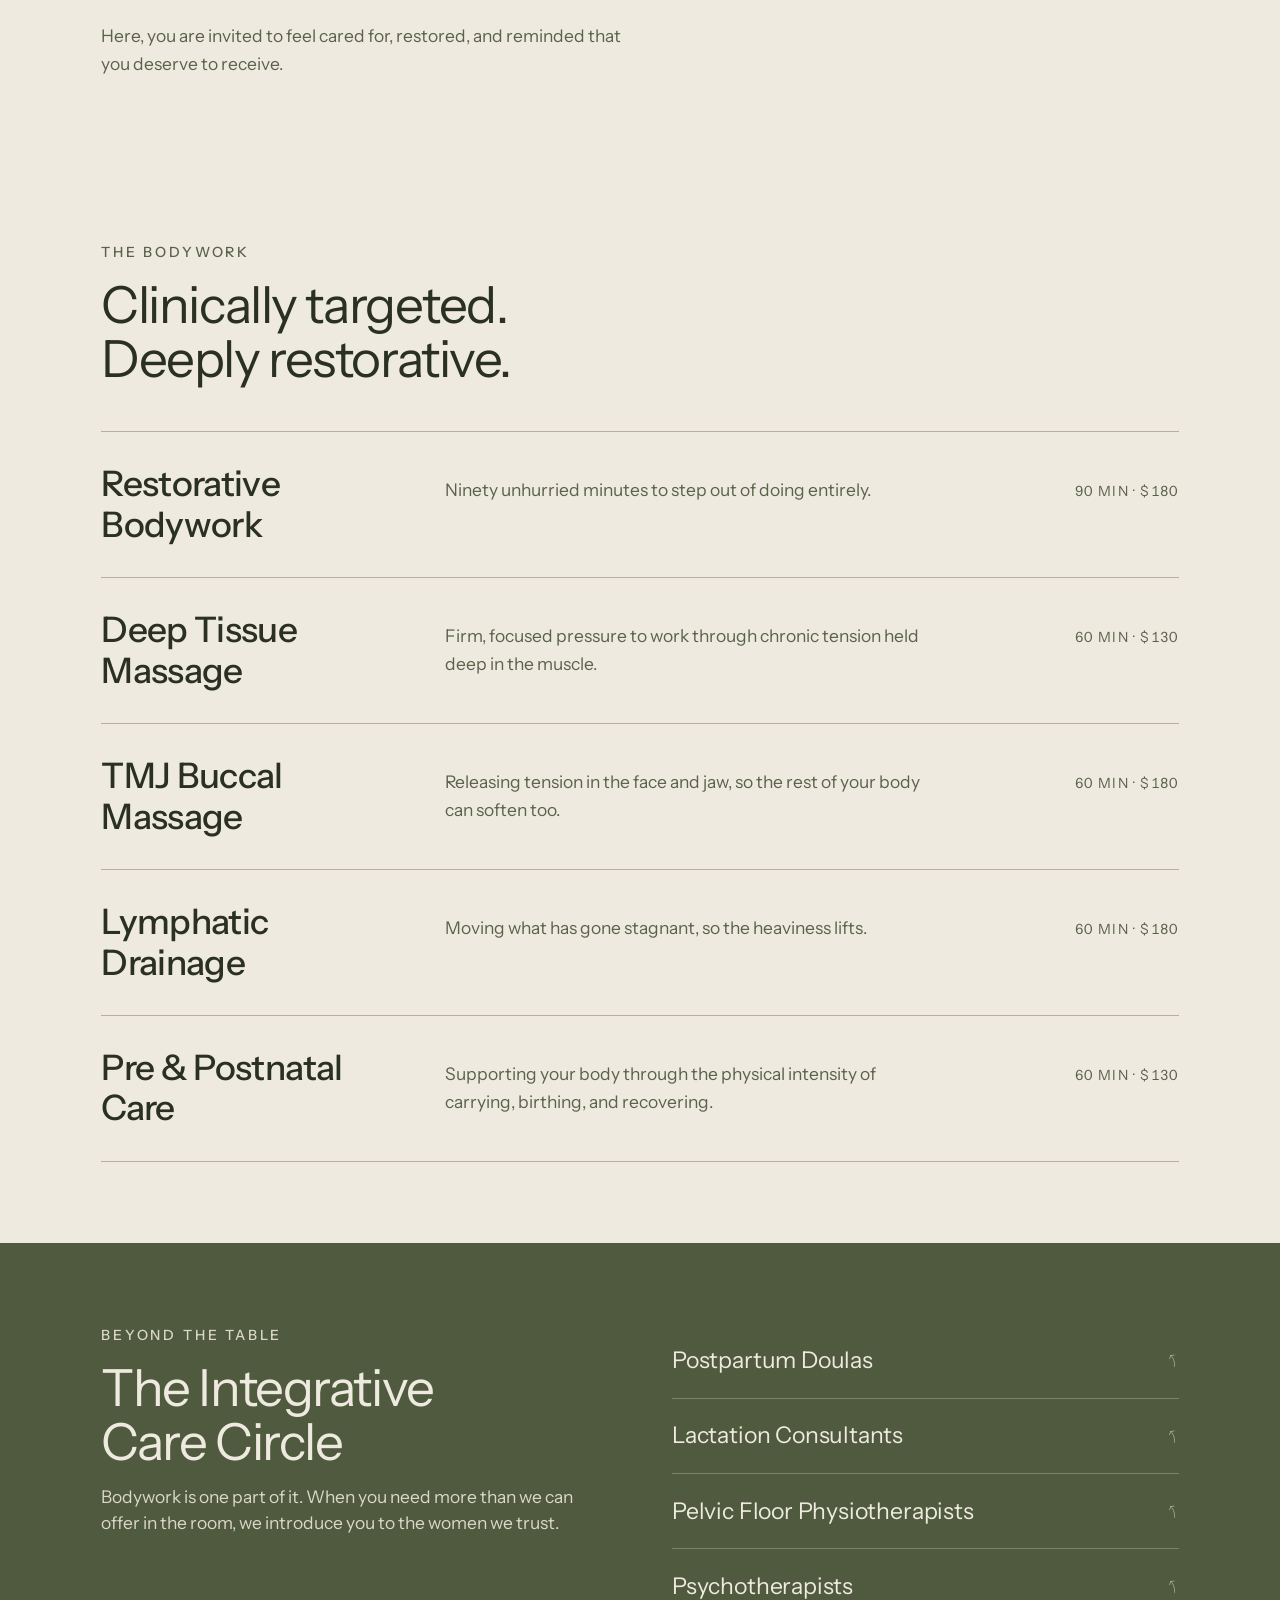
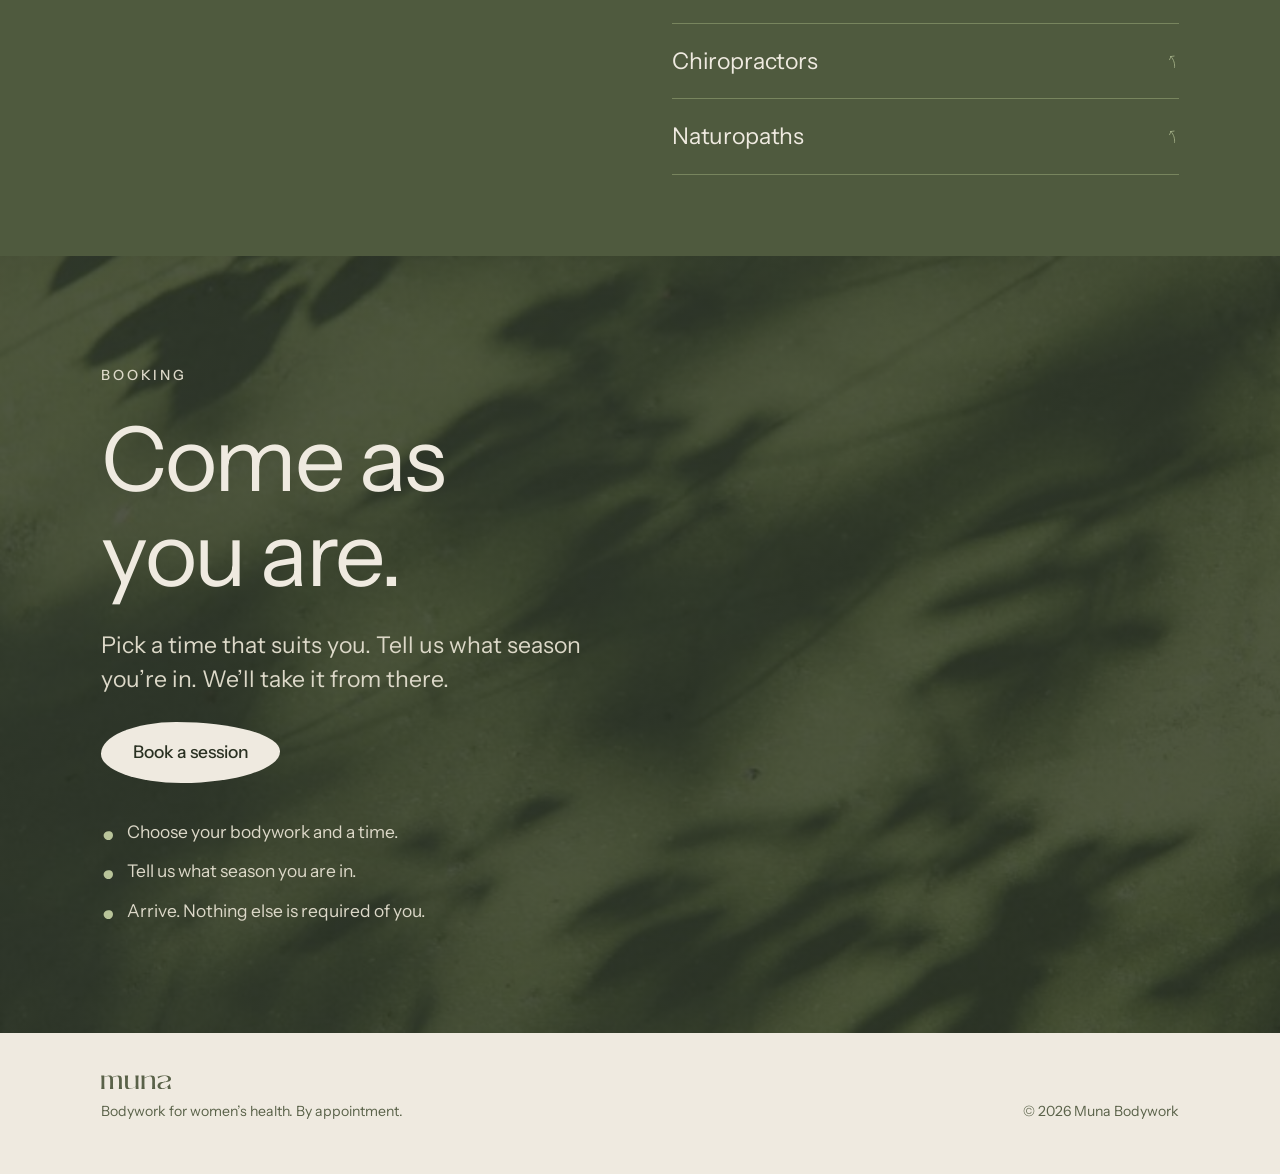
==== commit 82c4e25a: "Add files via upload" ====
--- a/index.html
+++ b/index.html
@@ -51,12 +51,23 @@
     <a class="wordmark-link" href="#top" aria-label="Muna Bodywork — back to top">
       <svg class="wordmark" viewBox="0 0 251 52" role="img" aria-label="muna"><use href="#wordmark"></use></svg>
     </a>
-    <nav aria-label="Sections">
+    <nav aria-label="Sections" class="nav-desktop">
       <a class="navlink" href="#services">Bodywork</a>
       <a class="navlink" href="#network">Care circle</a>
       <a class="navlink" href="journal.html">Journal</a>
       <a class="btn btn-ghost" href="https://muna.janeapp.com/" target="_blank" rel="noopener">Book</a>
     </nav>
+    <details class="nav-mobile">
+      <summary aria-label="Open menu">
+        <svg viewBox="0 0 24 24" aria-hidden="true"><path d="M3 6h18M3 12h18M3 18h18" fill="none" stroke="currentColor" stroke-width="1.7" stroke-linecap="round"/></svg>
+      </summary>
+      <nav class="nav-mobile-panel" aria-label="Sections">
+        <a class="navlink" href="#services">Bodywork</a>
+        <a class="navlink" href="#network">Care circle</a>
+        <a class="navlink" href="journal.html">Journal</a>
+        <a class="btn btn-primary" href="https://muna.janeapp.com/" target="_blank" rel="noopener">Book a session</a>
+      </nav>
+    </details>
   </div>
 </header>
 
@@ -113,8 +124,9 @@
           life</strong> &mdash; not with a template, and not with a rush.
         </p>
         <blockquote class="pull">
-          Womanhood holds a profound duality; we are soft and strong, powerful
-          and gentle. It is within this balance that beauty lives.
+          Being a woman means moving through seasons, some soft, some heavy,
+          sometimes both in the same week. Muna is here for whichever one
+          you&rsquo;re in.
         </blockquote>
         <p>
           Here, you are invited to feel cared for, restored, and reminded that
@@ -137,21 +149,21 @@
           <a href="https://muna.janeapp.com/" target="_blank" rel="noopener">
             <h3>Restorative Bodywork</h3>
             <p class="relief">Ninety unhurried minutes to step out of doing entirely.</p>
-            <span class="duration">90 min</span>
+            <span class="duration">90 min &middot; $180</span>
           </a>
         </li>
         <li>
           <a href="https://muna.janeapp.com/" target="_blank" rel="noopener">
             <h3>Deep Tissue Massage</h3>
             <p class="relief">Firm, focused pressure to work through chronic tension held deep in the muscle.</p>
-            <span class="duration">60 min</span>
+            <span class="duration">60 min &middot; $130</span>
           </a>
         </li>
         <li>
           <a href="https://muna.janeapp.com/" target="_blank" rel="noopener">
             <h3>TMJ Buccal Massage</h3>
-            <p class="relief">Releasing jaw tension to quiet the mind.</p>
-            <span class="duration">45 min &middot; $180</span>
+            <p class="relief">Releasing tension in the face and jaw, so the rest of your body can soften too.</p>
+            <span class="duration">60 min &middot; $180</span>
           </a>
         </li>
         <li>
@@ -164,8 +176,8 @@
         <li>
           <a href="https://muna.janeapp.com/" target="_blank" rel="noopener">
             <h3>Pre &amp; Postnatal Care</h3>
-            <p class="relief">Support through the physical intensity of carrying, birthing, and recovering.</p>
-            <span class="duration">75 min &middot; $130</span>
+            <p class="relief">Supporting your body through the physical intensity of carrying, birthing, and recovering.</p>
+            <span class="duration">60 min &middot; $130</span>
           </a>
         </li>
       </ul>
@@ -187,21 +199,21 @@
 
         <div class="network-list reveal">
           <details class="network-item">
-            <summary>Postpartum doulas<svg class="network-chevron" viewBox="0 0 60 40" aria-hidden="true"><use href="#m-arrow"></use></svg></summary>
+            <summary>Postpartum Doulas<svg class="network-chevron" viewBox="0 0 60 40" aria-hidden="true"><use href="#m-arrow"></use></svg></summary>
             <div class="network-panel">
               <!-- Add recommended providers for postpartum doulas here -->
               <a class="network-provider" href="#">Add a recommended provider &rarr;</a>
             </div>
           </details>
           <details class="network-item">
-            <summary>Lactation consultants<svg class="network-chevron" viewBox="0 0 60 40" aria-hidden="true"><use href="#m-arrow"></use></svg></summary>
+            <summary>Lactation Consultants<svg class="network-chevron" viewBox="0 0 60 40" aria-hidden="true"><use href="#m-arrow"></use></svg></summary>
             <div class="network-panel">
               <!-- Add recommended providers for lactation consultants here -->
               <a class="network-provider" href="#">Add a recommended provider &rarr;</a>
             </div>
           </details>
           <details class="network-item">
-            <summary>Pelvic floor physiotherapists<svg class="network-chevron" viewBox="0 0 60 40" aria-hidden="true"><use href="#m-arrow"></use></svg></summary>
+            <summary>Pelvic Floor Physiotherapists<svg class="network-chevron" viewBox="0 0 60 40" aria-hidden="true"><use href="#m-arrow"></use></svg></summary>
             <div class="network-panel">
               <!-- Add recommended providers for pelvic floor physiotherapists here -->
               <a class="network-provider" href="#">Add a recommended provider &rarr;</a>
@@ -250,7 +262,7 @@
 
         <ul class="steps reveal">
           <li><svg viewBox="0 0 100 100" aria-hidden="true"><use href="#m-dot"></use></svg> Choose your bodywork and a time.</li>
-          <li><svg viewBox="0 0 100 100" aria-hidden="true"><use href="#m-dot"></use></svg> Answer one question about your season, in your own words.</li>
+          <li><svg viewBox="0 0 100 100" aria-hidden="true"><use href="#m-dot"></use></svg> Tell us what season you are in.</li>
           <li><svg viewBox="0 0 100 100" aria-hidden="true"><use href="#m-dot"></use></svg> Arrive. Nothing else is required of you.</li>
         </ul>
       </div>
--- a/styles.css
+++ b/styles.css
@@ -273,6 +273,7 @@
     justify-content: space-between;
     gap: 1rem;
     padding-block: 1.1rem;
+    position: relative;
   }
 
   .wordmark {
@@ -301,9 +302,49 @@
 
   .navlink:hover { color: var(--ink); }
 
-  @media (max-width: 46rem) { .navlink { display: none; } }
+  @media (max-width: 46rem) { .nav-desktop .navlink { display: none; } }
 
   .masthead .btn { padding: 0.6rem 1.15rem; font-size: var(--step--1); }
+
+  /* ── mobile menu ──────────────────────────────────────────────
+     Below 46rem the desktop nav's text links disappear (its Book
+     button stays put) and this hamburger — a plain <details>, same
+     pattern as the Women's Network accordion — takes over. */
+  .nav-mobile { display: none; }
+
+  @media (max-width: 46rem) {
+    .nav-mobile { display: block; }
+  }
+
+  .nav-mobile summary {
+    display: flex;
+    width: 2.4rem;
+    height: 2.4rem;
+    align-items: center;
+    justify-content: center;
+    color: var(--ink);
+    cursor: pointer;
+    list-style: none;
+  }
+
+  .nav-mobile summary::-webkit-details-marker { display: none; }
+  .nav-mobile summary svg { width: 1.5rem; height: 1.5rem; }
+
+  .nav-mobile-panel {
+    position: absolute;
+    top: 100%;
+    left: 0;
+    right: 0;
+    display: flex;
+    flex-direction: column;
+    align-items: flex-start;
+    gap: 1.1rem;
+    padding: 1.3rem var(--gutter) 1.6rem;
+    background: var(--paper);
+    border-bottom: 1px solid var(--rule);
+  }
+
+  .nav-mobile-panel .navlink { display: block; }
 
   /* ── hero ──────────────────────────────────────────────────── */
   .hero {
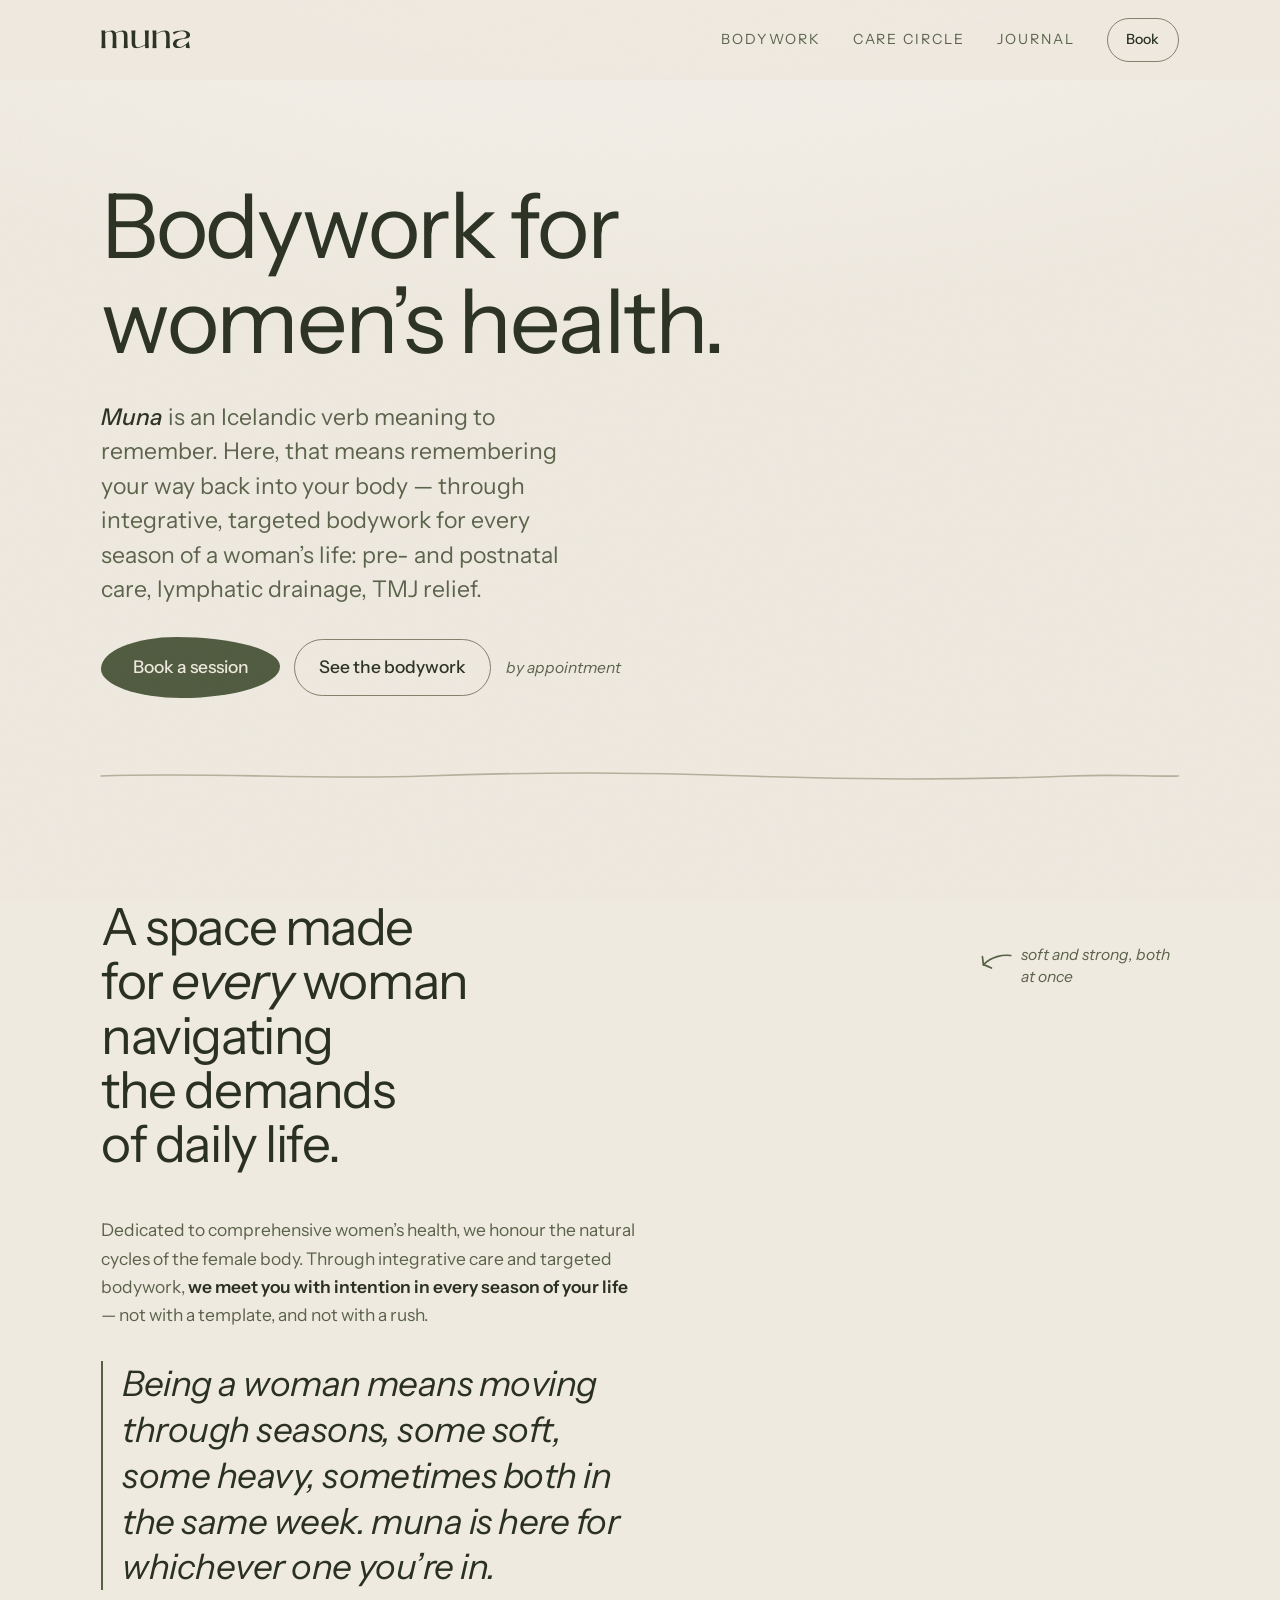
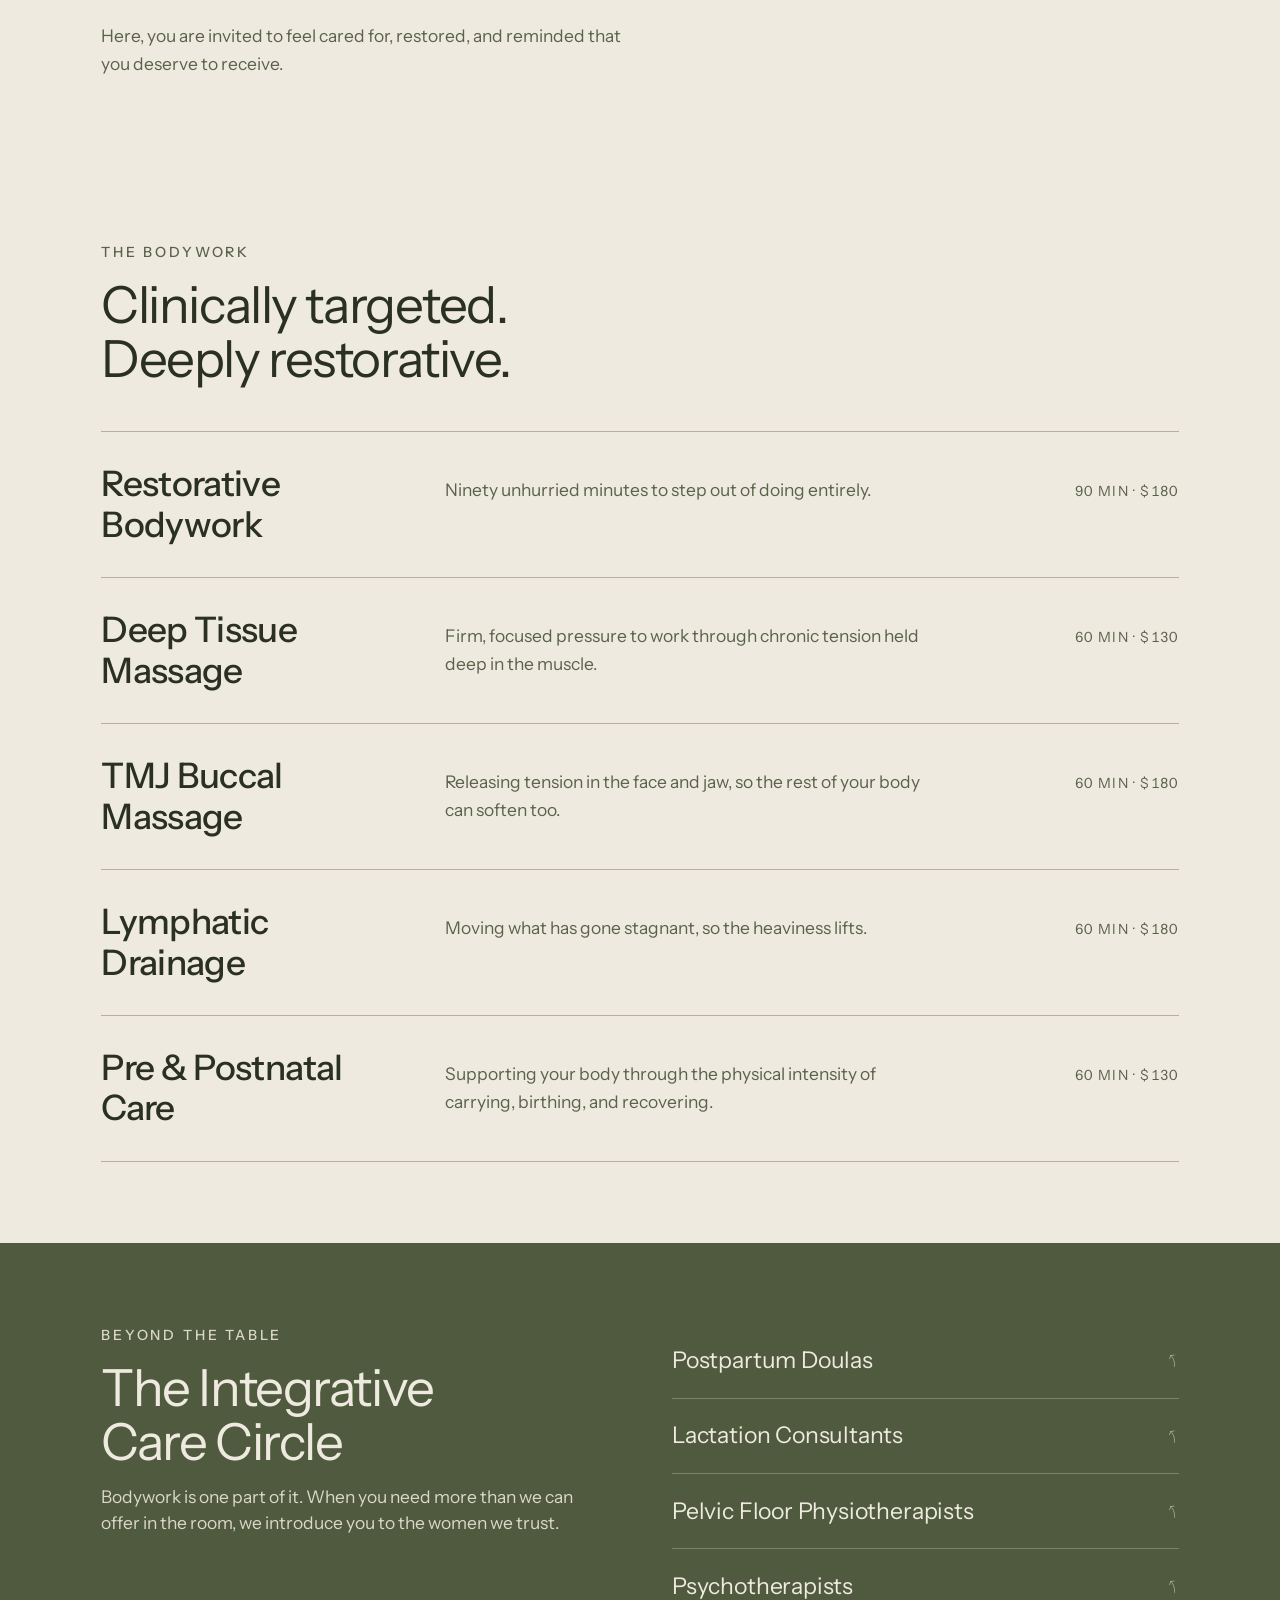
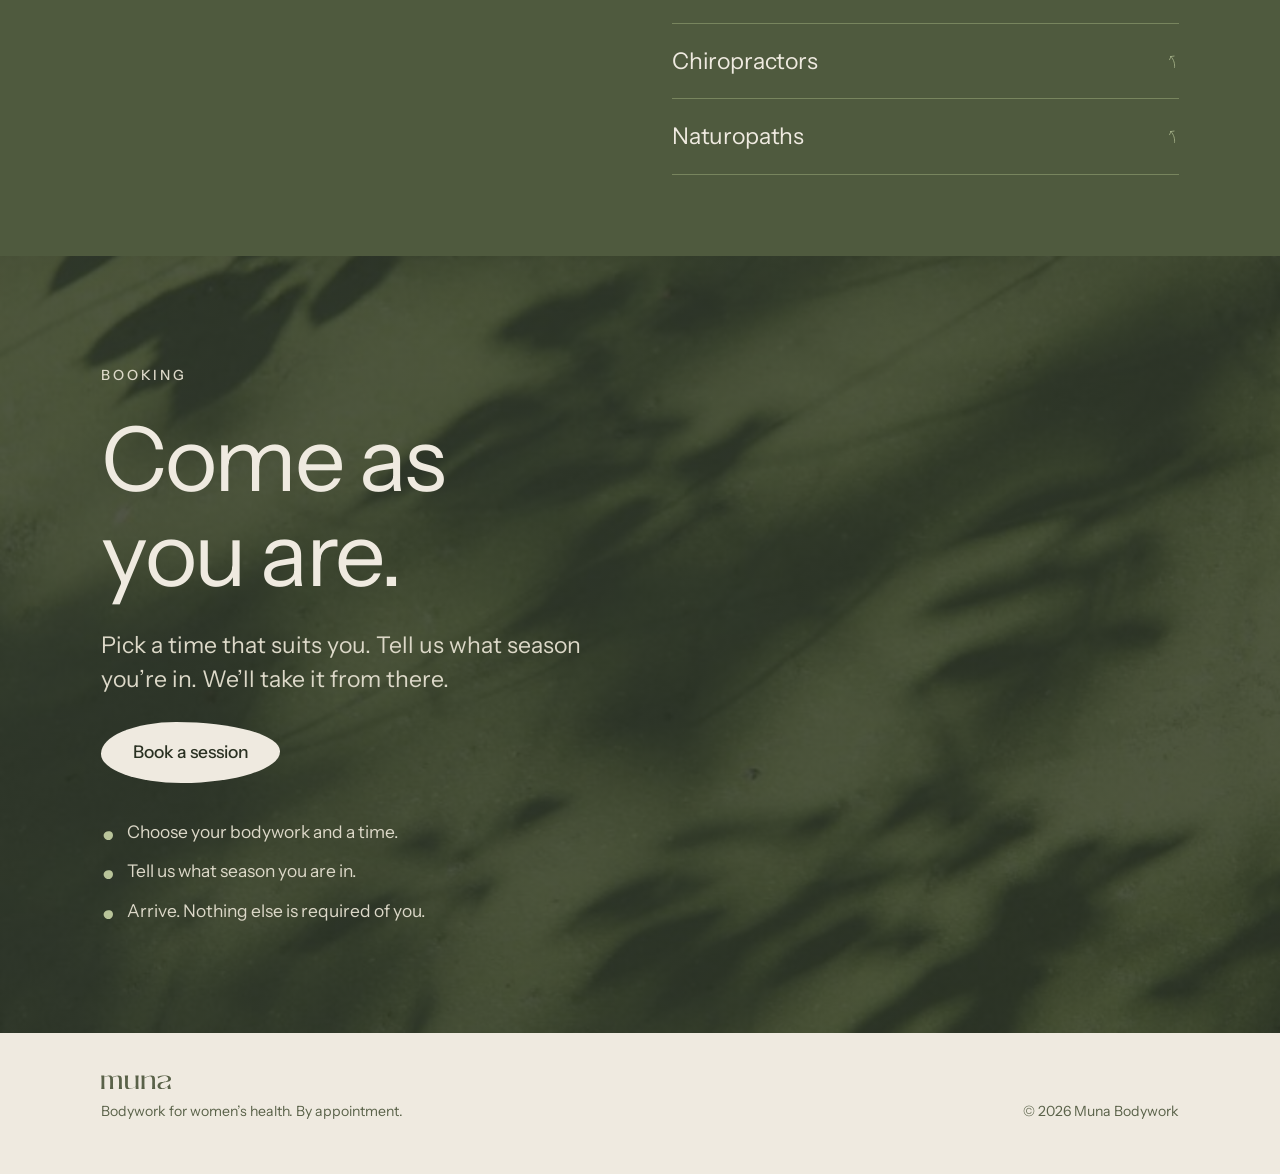
==== commit 2e316d1d: "Add files via upload" ====
--- a/index.html
+++ b/index.html
@@ -125,7 +125,7 @@
         </p>
         <blockquote class="pull">
           Being a woman means moving through seasons, some soft, some heavy,
-          sometimes both in the same week. Muna is here for whichever one
+          sometimes both in the same week. muna is here for whichever one
           you&rsquo;re in.
         </blockquote>
         <p>
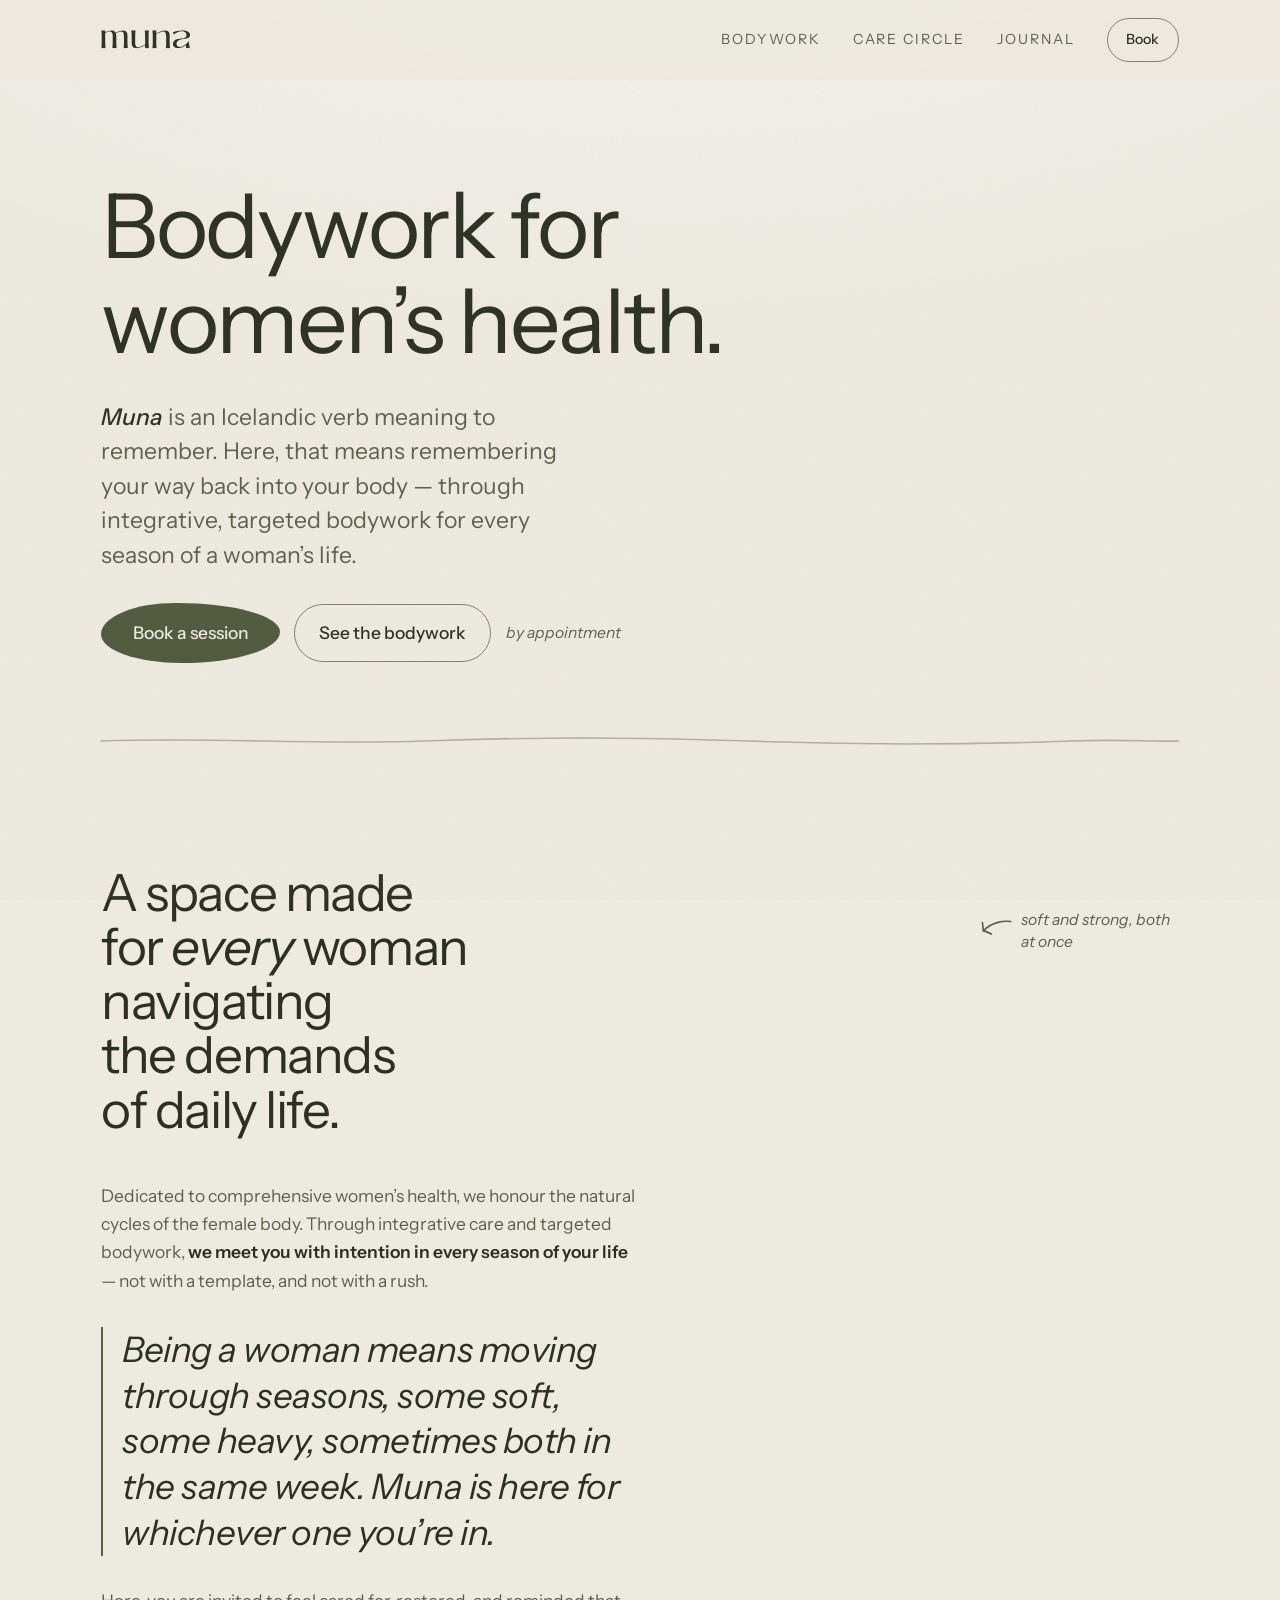
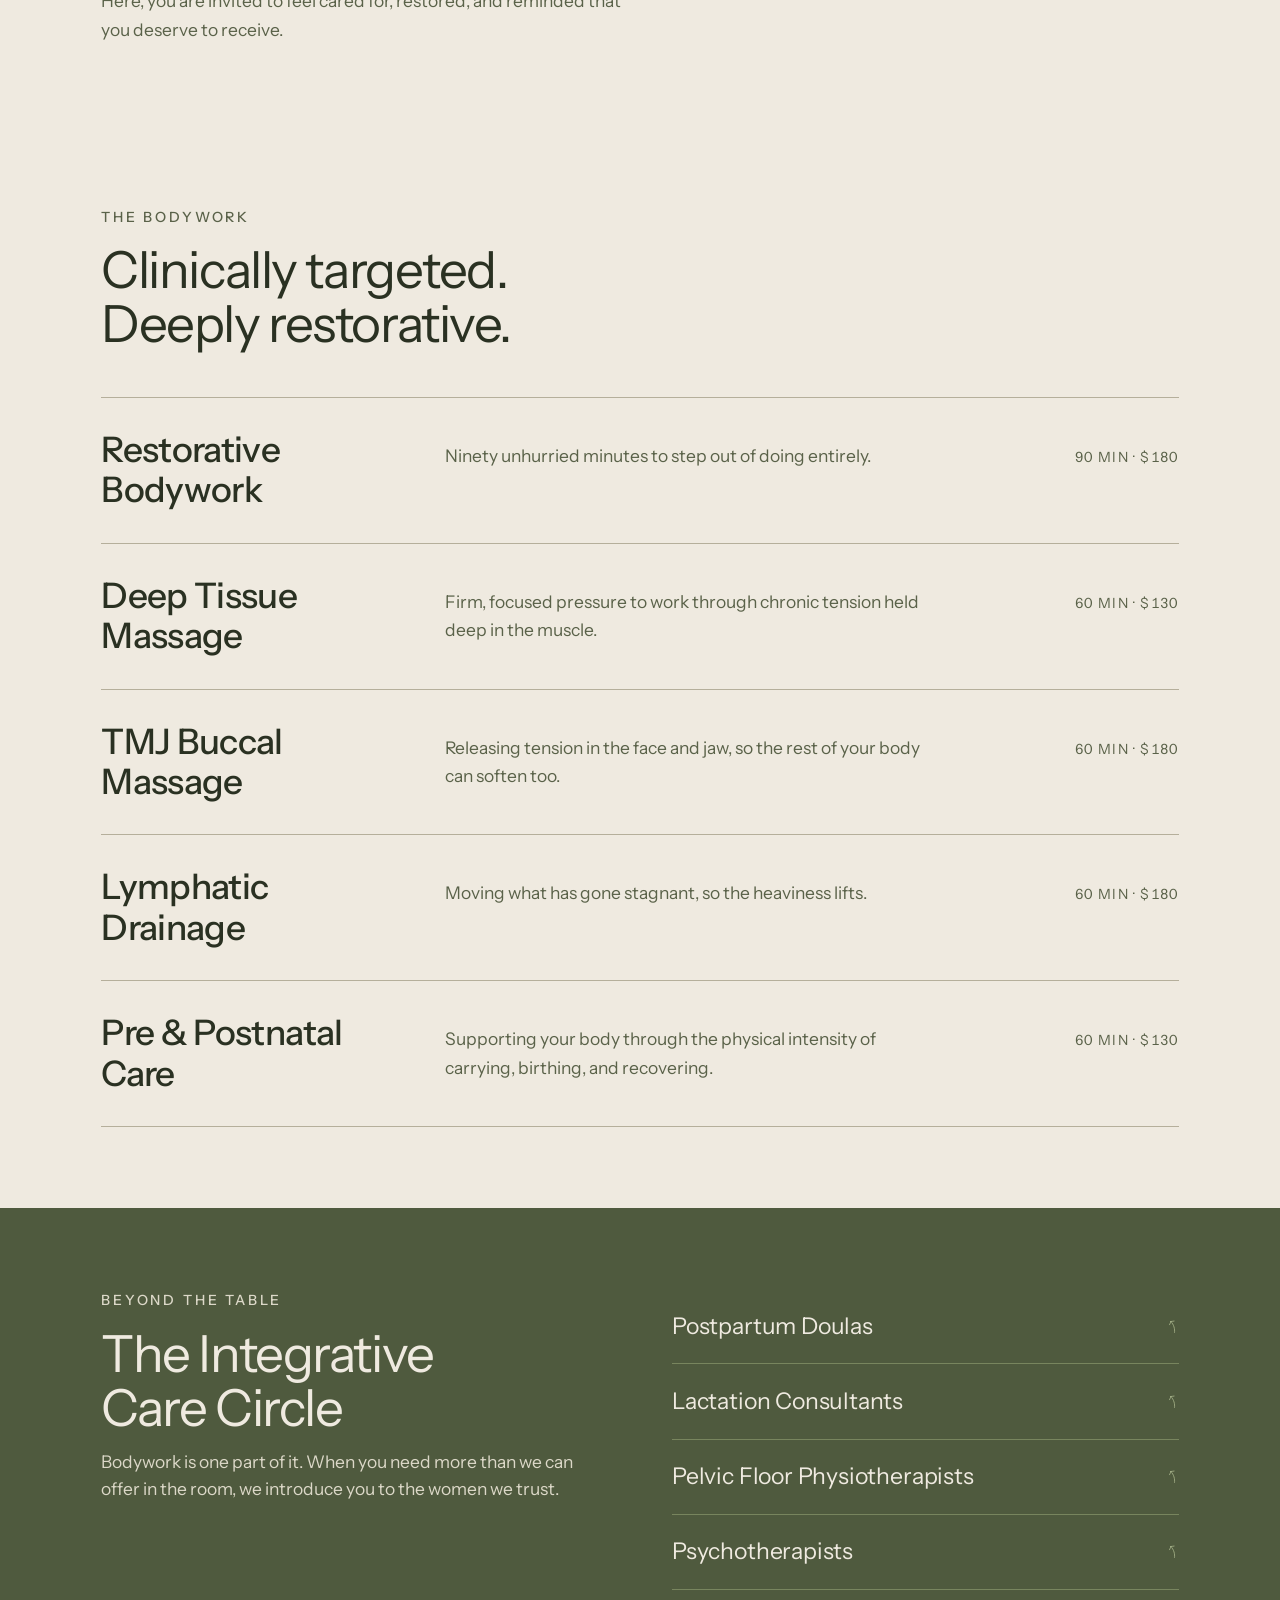
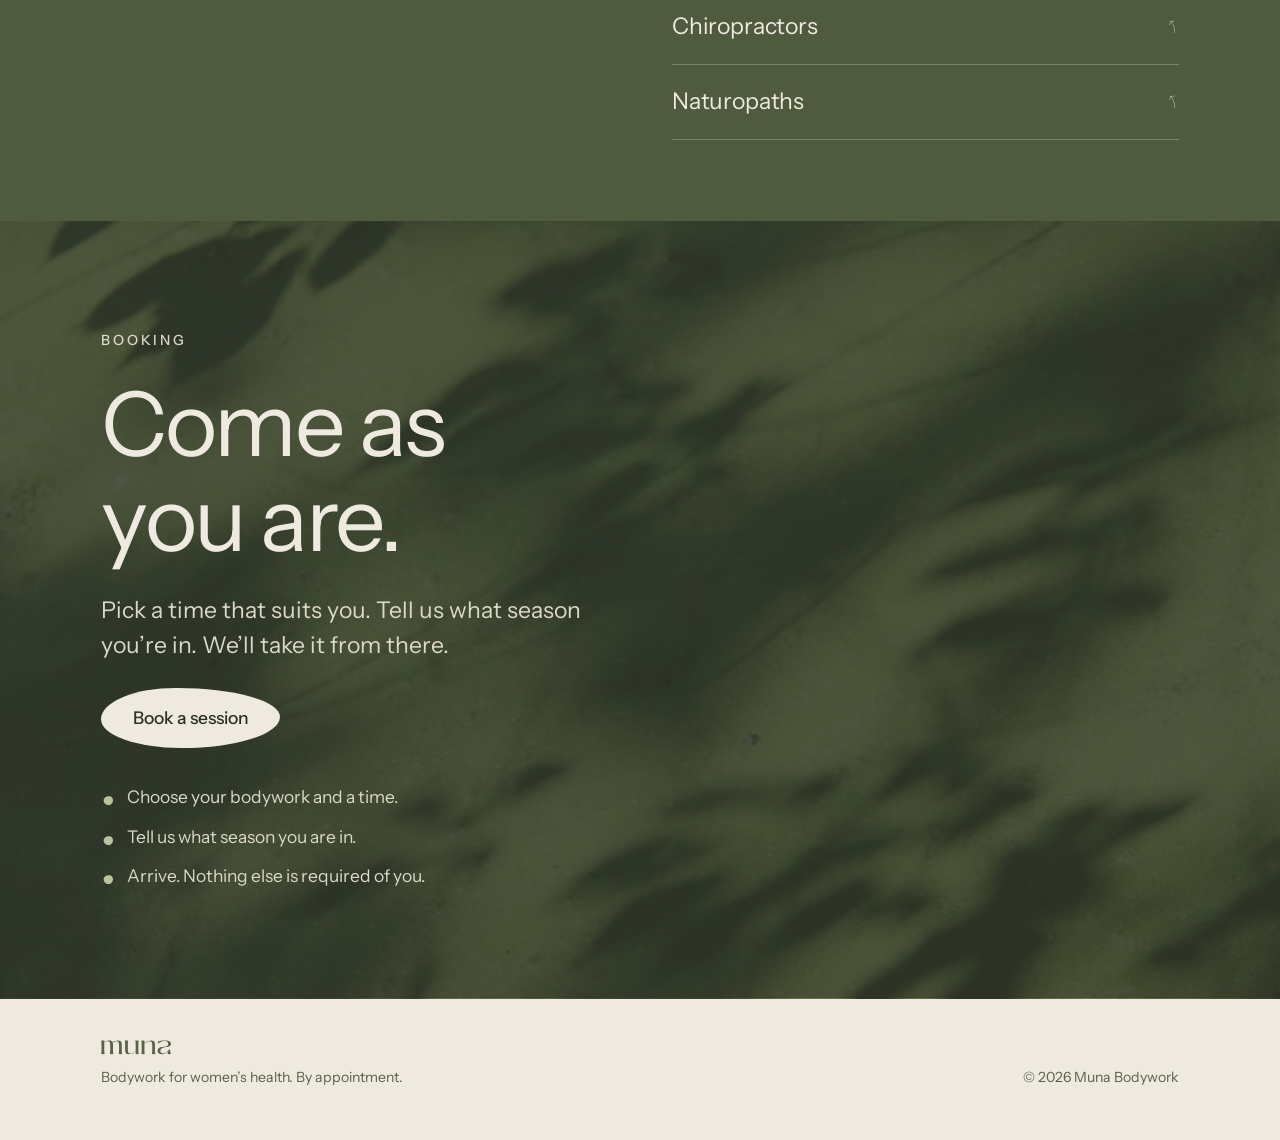
==== commit 28b76cf1: "Add files via upload" ====
--- a/index.html
+++ b/index.html
@@ -83,8 +83,7 @@
         <p class="lede rise" style="--d: 340ms">
           <em>Muna</em> is an Icelandic verb meaning to remember. Here, that means
           remembering your way back into your body &mdash; through integrative,
-          targeted bodywork for every season of a woman&rsquo;s life: pre- and
-          postnatal care, lymphatic drainage, TMJ relief.
+          targeted bodywork for every season of a woman&rsquo;s life.
         </p>
 
         <div class="btn-row rise" style="--d: 460ms">
@@ -125,7 +124,7 @@
         </p>
         <blockquote class="pull">
           Being a woman means moving through seasons, some soft, some heavy,
-          sometimes both in the same week. muna is here for whichever one
+          sometimes both in the same week. Muna is here for whichever one
           you&rsquo;re in.
         </blockquote>
         <p>
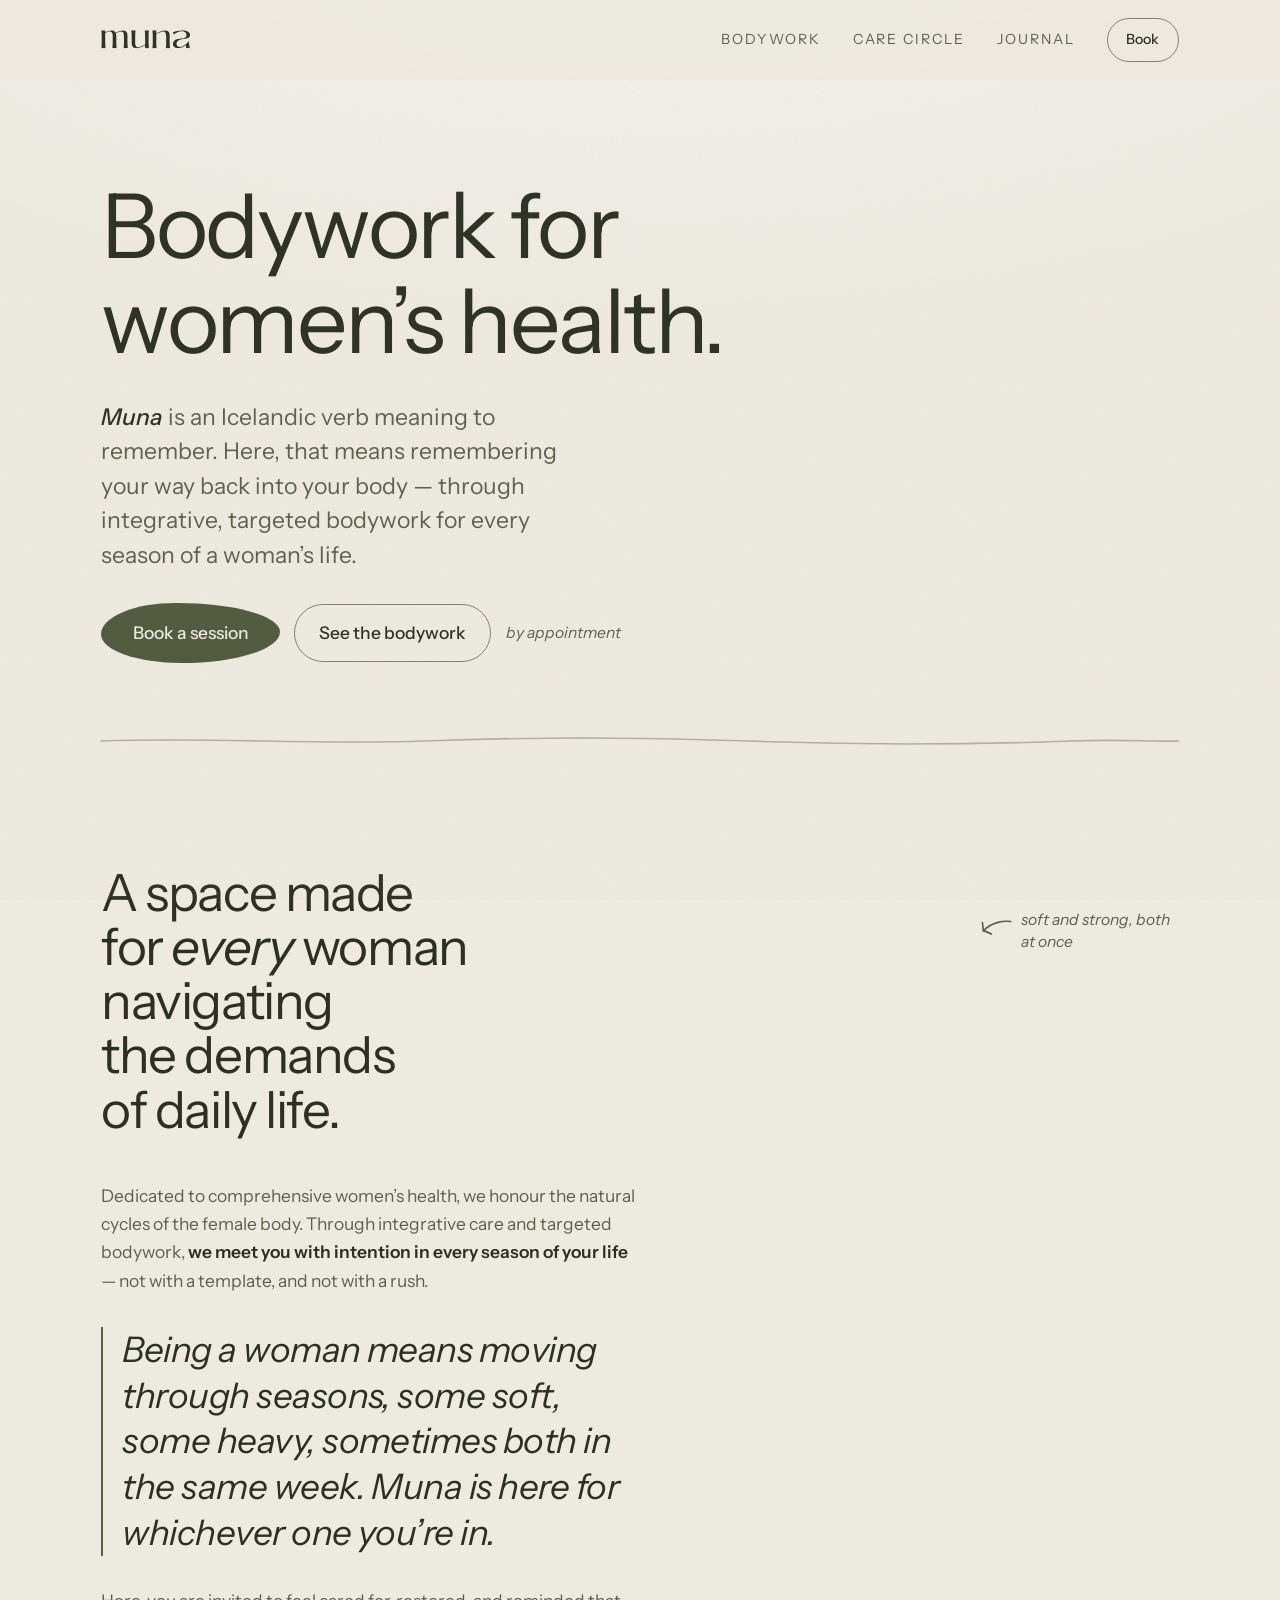
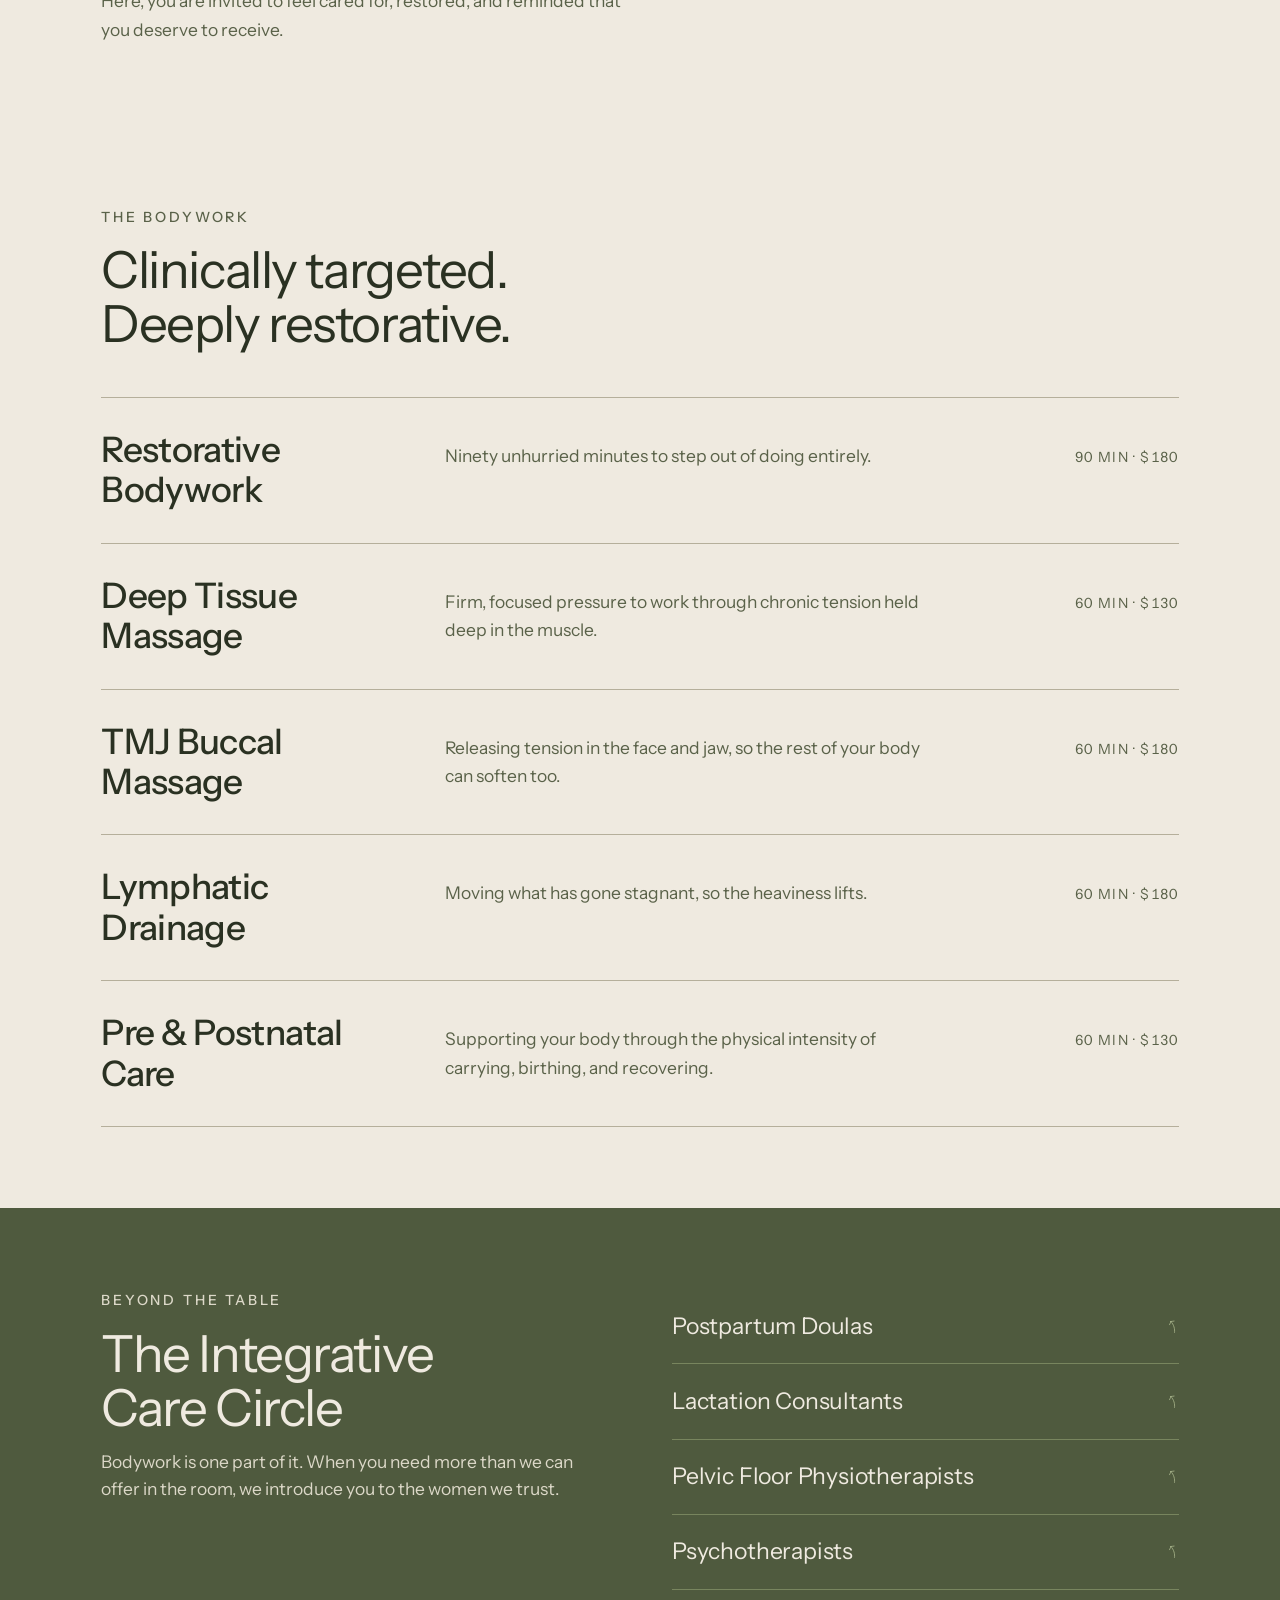
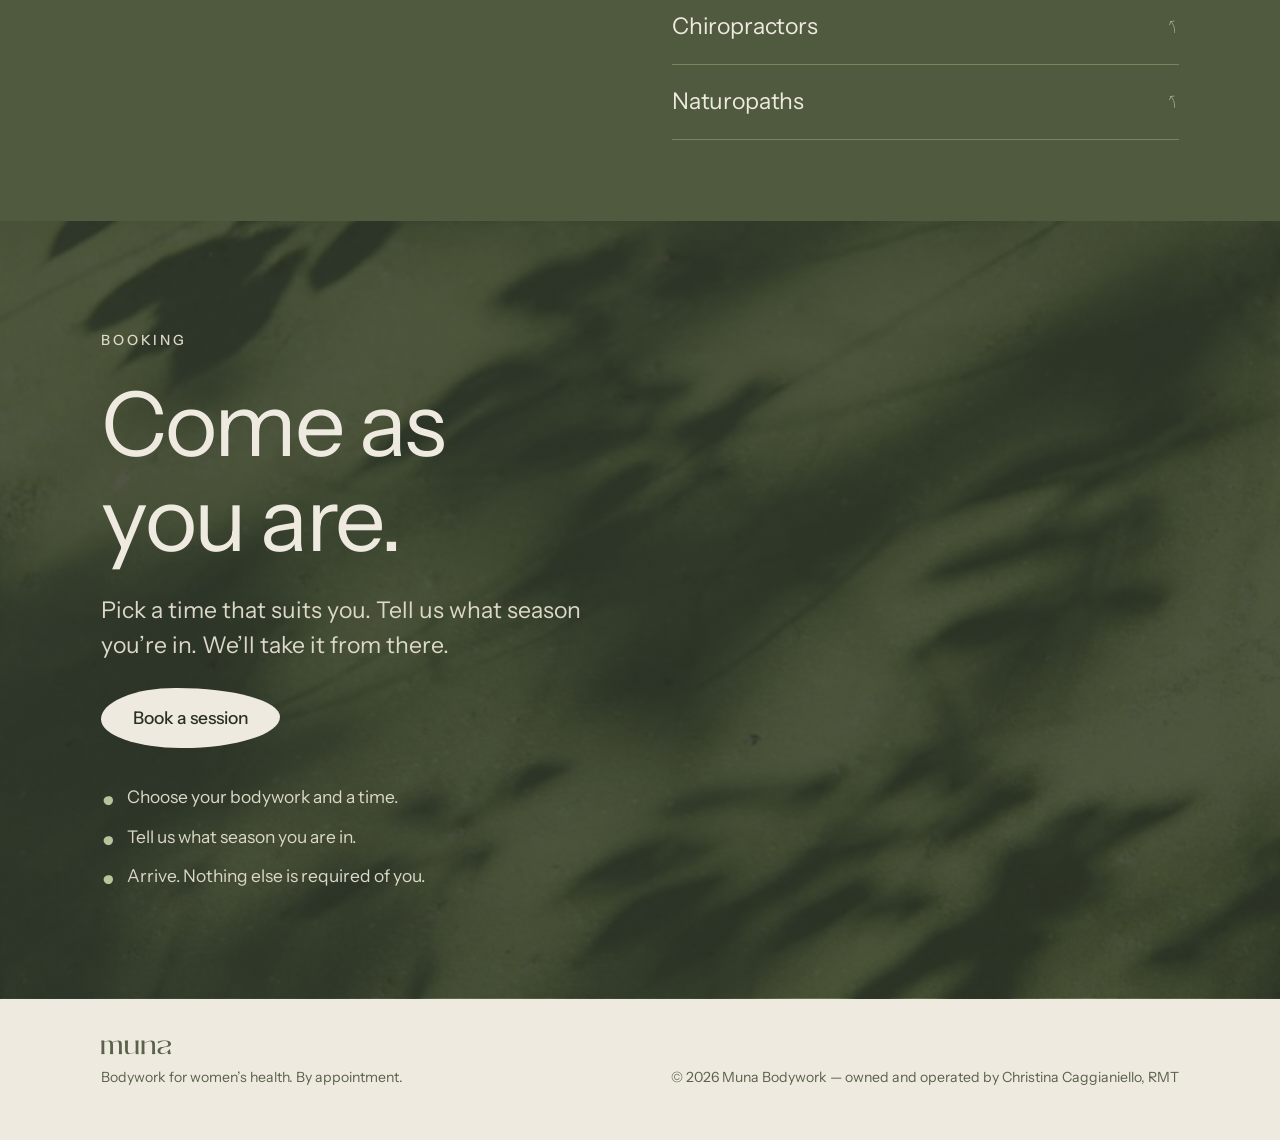
==== commit a50239e8: "Add files via upload" ====
--- a/index.html
+++ b/index.html
@@ -3,11 +3,36 @@
 <head>
 <meta charset="utf-8">
 <meta name="viewport" content="width=device-width, initial-scale=1">
-<title>Muna Bodywork</title>
+<title>Muna Bodywork | Christina Caggianiello, RMT</title>
+<meta name="description" content="Muna Bodywork is a massage therapy practice founded by Christina Caggianiello, RMT, offering integrative bodywork for women's health in every season of life &mdash; restorative massage, deep tissue, TMJ buccal massage, lymphatic drainage, and pre &amp; postnatal care.">
+<link rel="canonical" href="https://munabodywork.ca/">
+<meta property="og:type" content="website">
+<meta property="og:title" content="Muna Bodywork | Christina Caggianiello, RMT">
+<meta property="og:description" content="Integrative bodywork for women's health, by Christina Caggianiello, RMT.">
+<meta property="og:url" content="https://munabodywork.ca/">
 <link rel="preconnect" href="https://fonts.gstatic.com" crossorigin>
 <link rel="stylesheet" href="https://fonts.googleapis.com/css2?family=Instrument+Sans:ital,wght@0,400..700;1,400..700&display=swap">
 
 <link rel="stylesheet" href="styles.css">
+<script type="application/ld+json">
+{
+  "@context": "https://schema.org",
+  "@type": "MedicalBusiness",
+  "name": "Muna Bodywork",
+  "url": "https://munabodywork.ca/",
+  "description": "Integrative bodywork for women's health &mdash; restorative massage, deep tissue, TMJ buccal massage, lymphatic drainage, and pre & postnatal care.",
+  "founder": {
+    "@type": "Person",
+    "name": "Christina Caggianiello",
+    "jobTitle": "Registered Massage Therapist"
+  },
+  "employee": {
+    "@type": "Person",
+    "name": "Christina Caggianiello",
+    "jobTitle": "Registered Massage Therapist"
+  }
+}
+</script>
 </head>
 <body>
 
@@ -275,7 +300,7 @@
       <svg class="wordmark" viewBox="0 0 251 52" role="img" aria-label="muna"><use href="#wordmark"></use></svg>
       <p style="margin-top: 0.7rem">Bodywork for women&rsquo;s health. By appointment.</p>
     </div>
-    <p>&copy; <span id="yr">2026</span> Muna Bodywork</p>
+    <p>&copy; <span id="yr">2026</span> Muna Bodywork &mdash; owned and operated by Christina Caggianiello, RMT</p>
   </div>
 </footer>
 
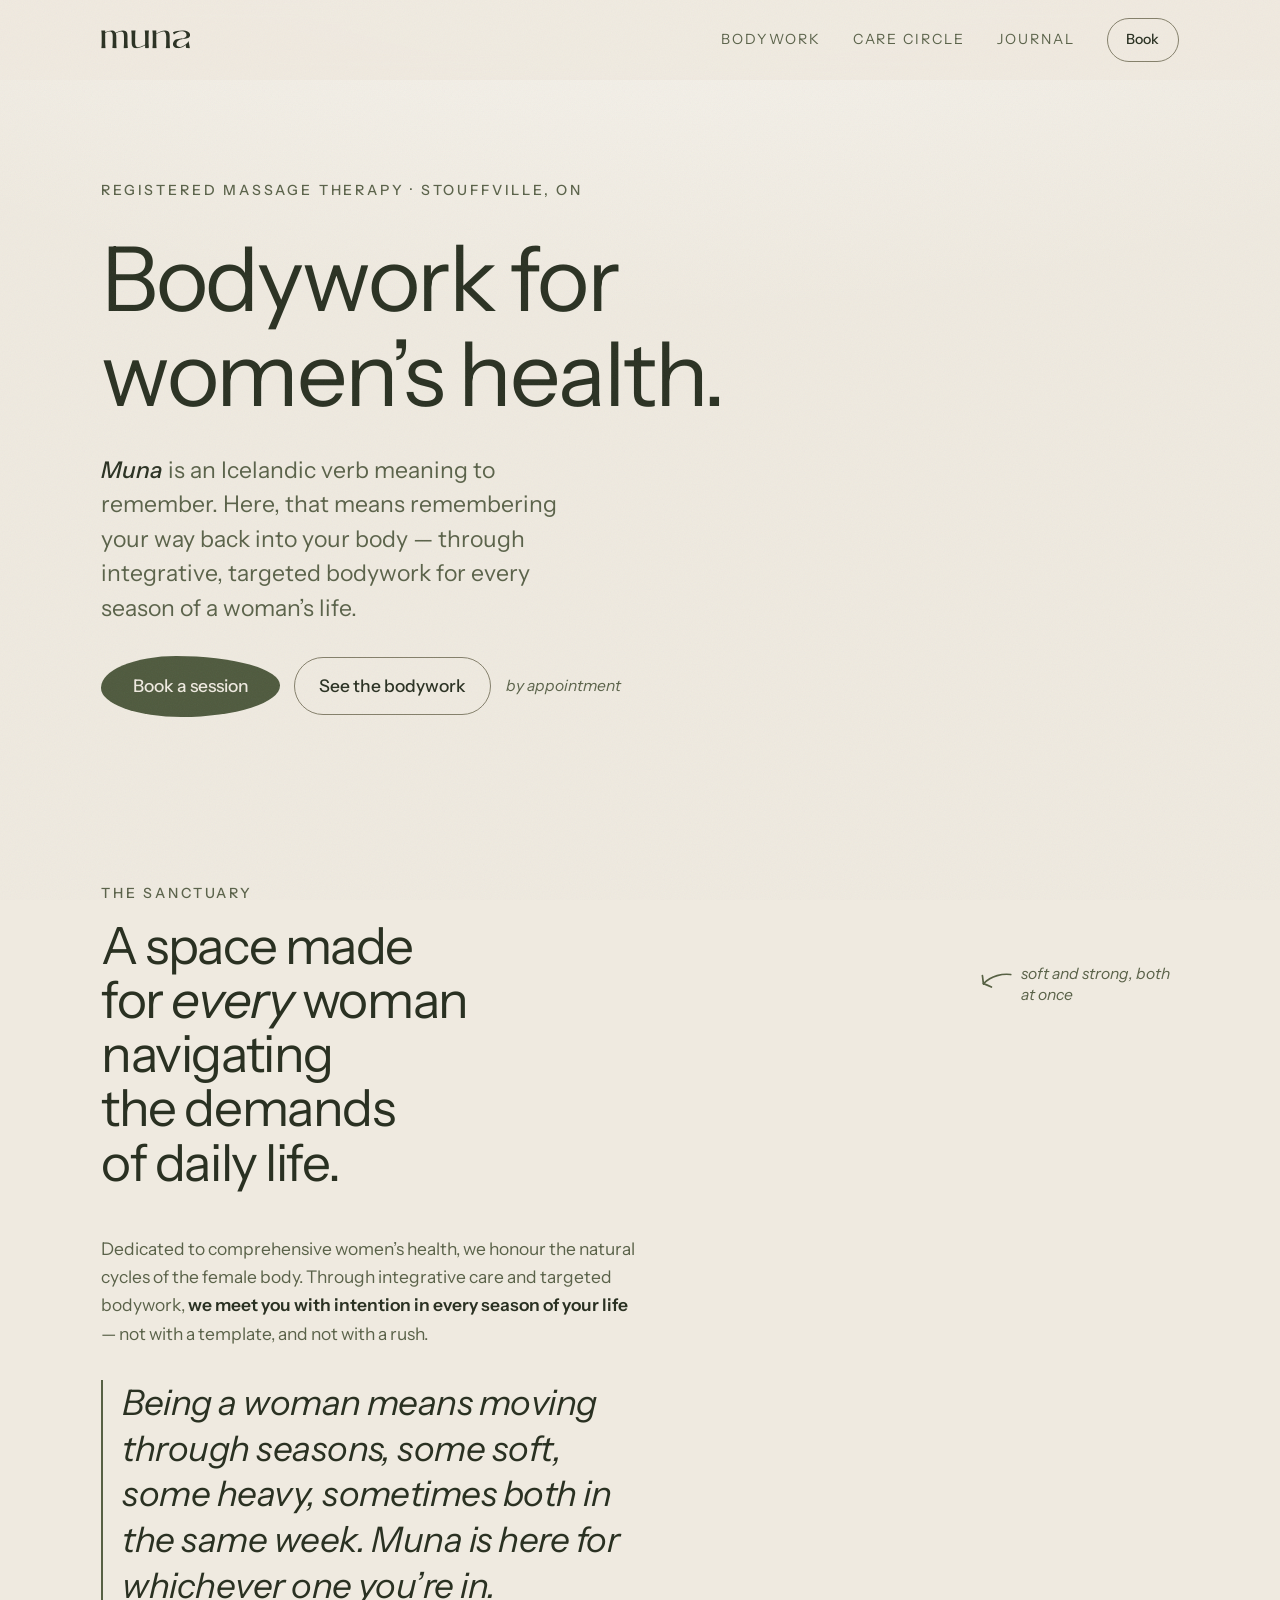
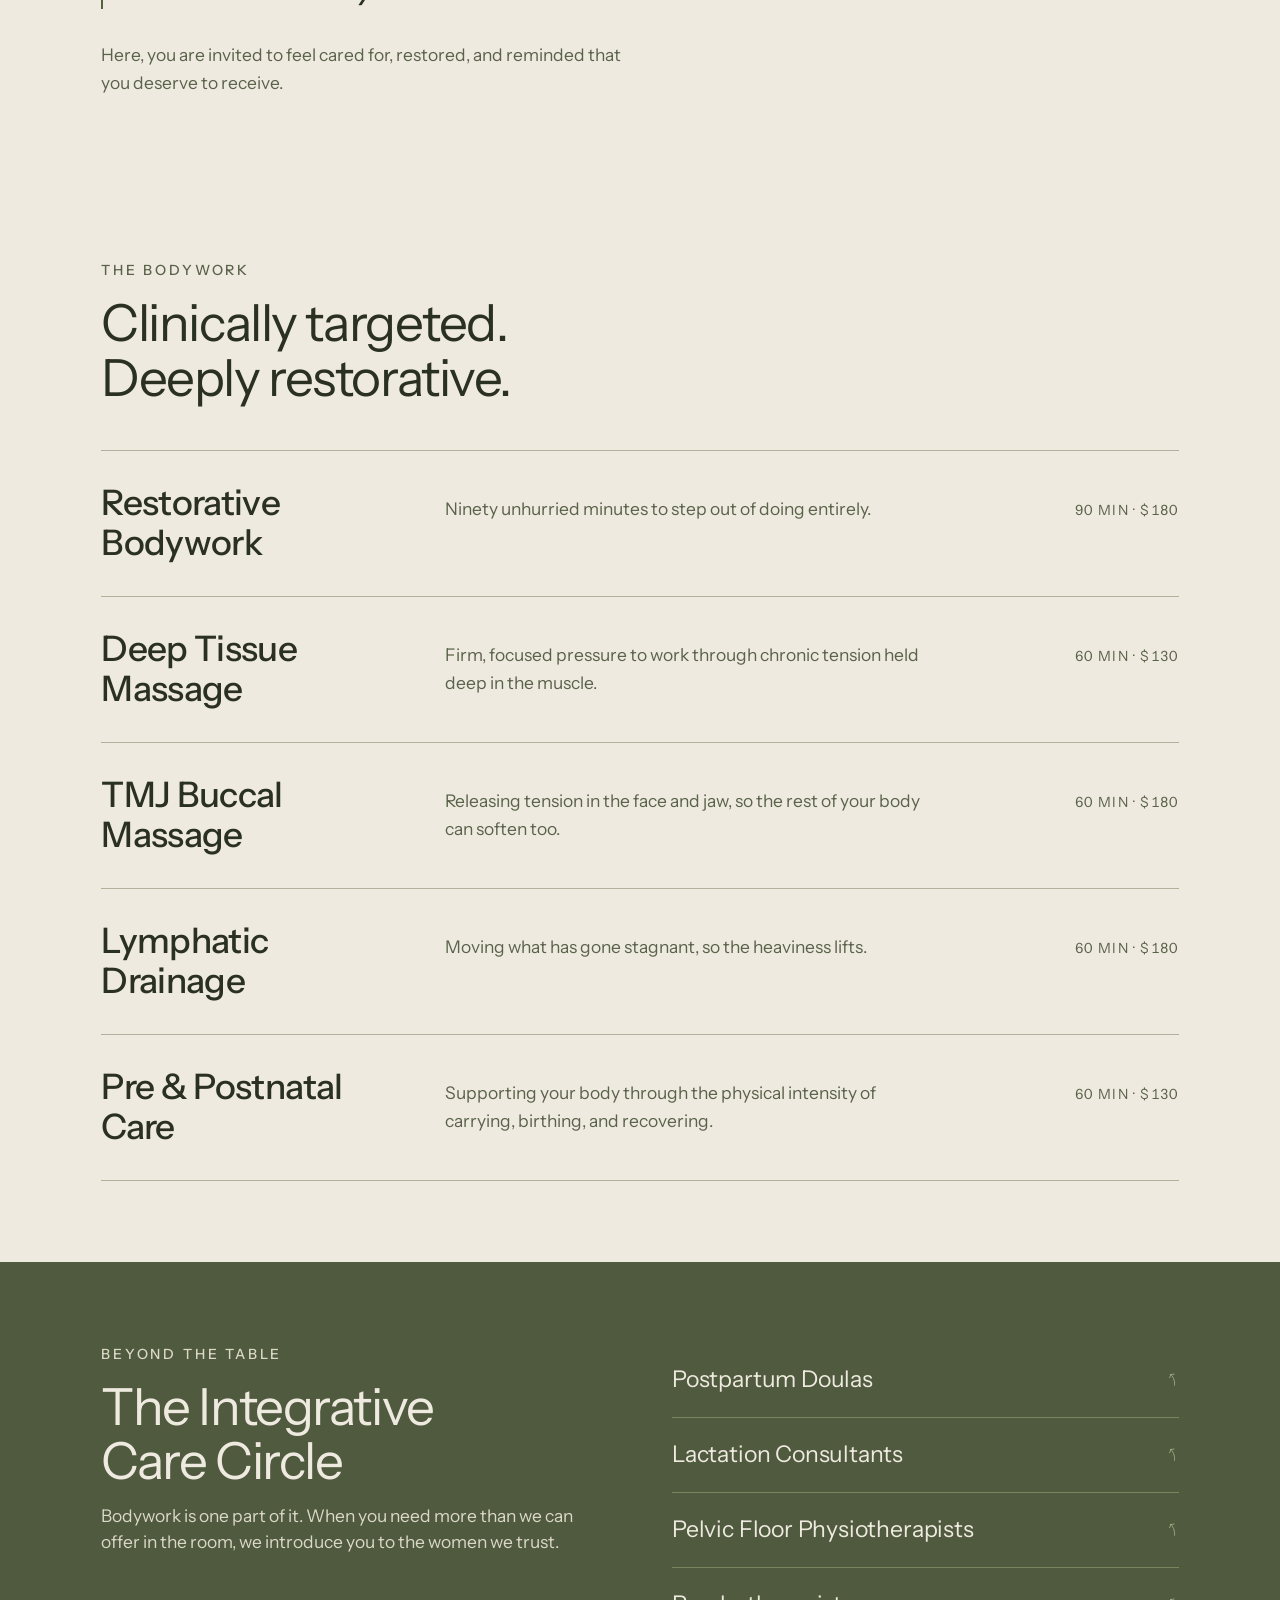
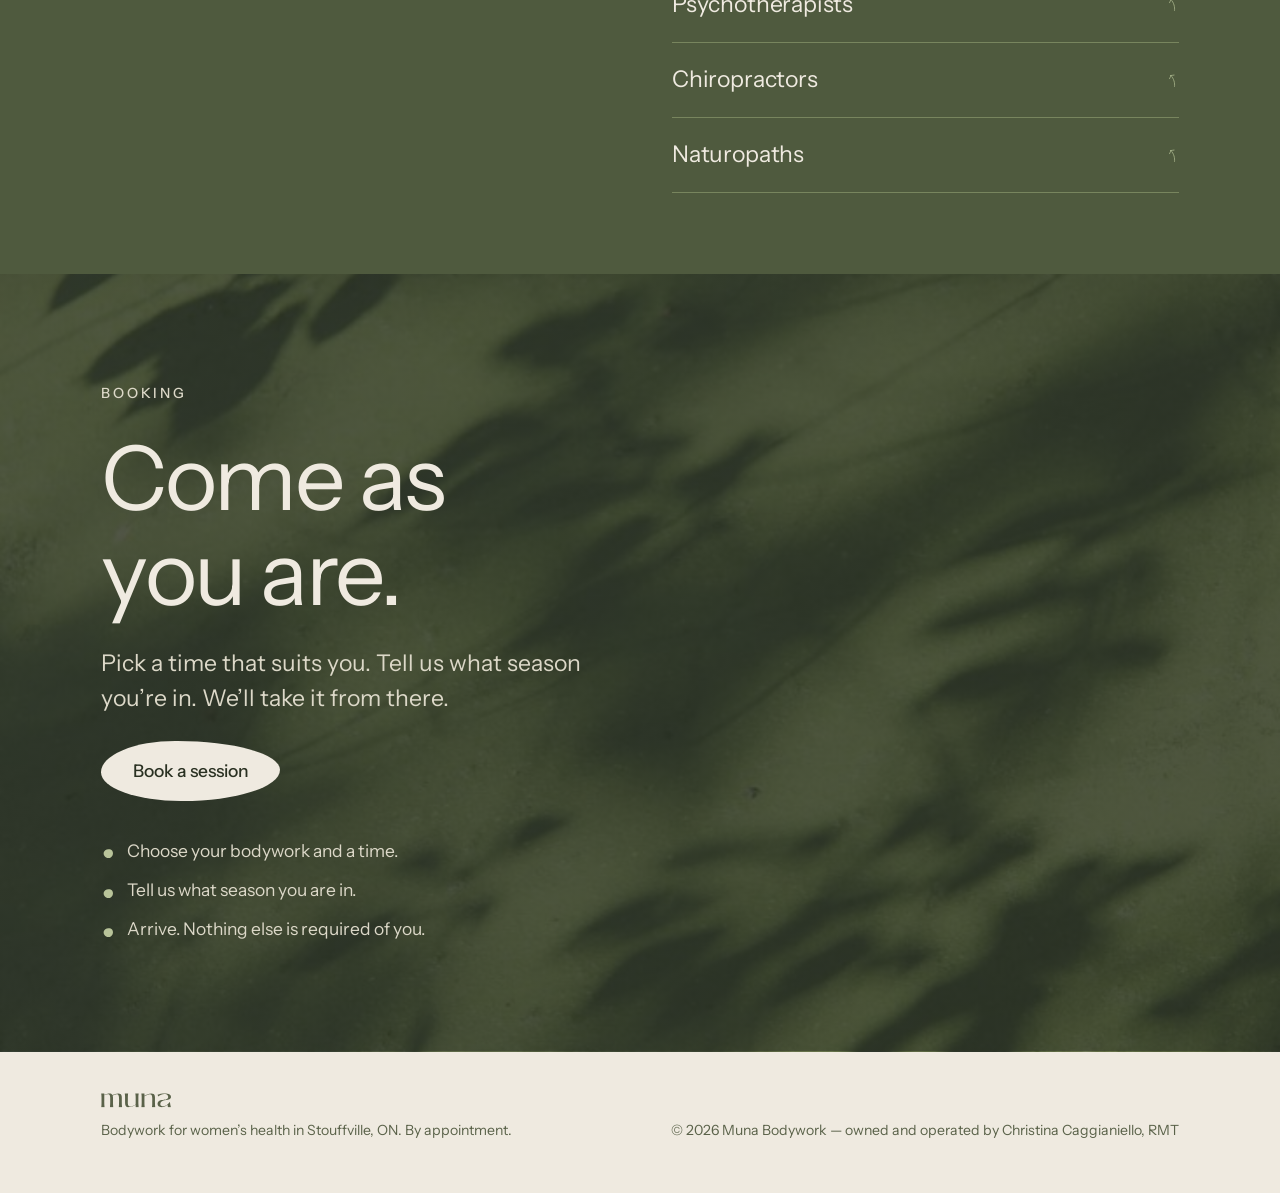
==== commit 72241649: "Add files via upload" ====
--- a/index.html
+++ b/index.html
@@ -3,12 +3,12 @@
 <head>
 <meta charset="utf-8">
 <meta name="viewport" content="width=device-width, initial-scale=1">
-<title>Muna Bodywork | Christina Caggianiello, RMT</title>
-<meta name="description" content="Muna Bodywork is a massage therapy practice founded by Christina Caggianiello, RMT, offering integrative bodywork for women's health in every season of life &mdash; restorative massage, deep tissue, TMJ buccal massage, lymphatic drainage, and pre &amp; postnatal care.">
+<title>Muna Bodywork | Christina Caggianiello, RMT | Stouffville</title>
+<meta name="description" content="Massage therapy in Stouffville by Christina Caggianiello, RMT &mdash; restorative, deep tissue, TMJ, lymphatic &amp; prenatal massage at Muna Bodywork.">
 <link rel="canonical" href="https://munabodywork.ca/">
 <meta property="og:type" content="website">
-<meta property="og:title" content="Muna Bodywork | Christina Caggianiello, RMT">
-<meta property="og:description" content="Integrative bodywork for women's health, by Christina Caggianiello, RMT.">
+<meta property="og:title" content="Muna Bodywork | Christina Caggianiello, RMT | Stouffville">
+<meta property="og:description" content="Massage therapy in Stouffville, by Christina Caggianiello, RMT.">
 <meta property="og:url" content="https://munabodywork.ca/">
 <link rel="preconnect" href="https://fonts.gstatic.com" crossorigin>
 <link rel="stylesheet" href="https://fonts.googleapis.com/css2?family=Instrument+Sans:ital,wght@0,400..700;1,400..700&display=swap">
@@ -21,6 +21,13 @@
   "name": "Muna Bodywork",
   "url": "https://munabodywork.ca/",
   "description": "Integrative bodywork for women's health &mdash; restorative massage, deep tissue, TMJ buccal massage, lymphatic drainage, and pre & postnatal care.",
+  "address": {
+    "@type": "PostalAddress",
+    "addressLocality": "Stouffville",
+    "addressRegion": "ON",
+    "addressCountry": "CA"
+  },
+  "areaServed": "Stouffville, ON",
   "founder": {
     "@type": "Person",
     "name": "Christina Caggianiello",
@@ -101,6 +108,7 @@
   <section class="hero">
     <div class="shell">
       <div class="hero-inner">
+        <p class="eyebrow rise" style="--d: 20ms">Registered Massage Therapy &middot; Stouffville, ON</p>
         <h1 class="display rise" style="--d: 60ms">
           Bodywork for women&rsquo;s health.
         </h1>
@@ -298,7 +306,7 @@
   <div class="shell">
     <div>
       <svg class="wordmark" viewBox="0 0 251 52" role="img" aria-label="muna"><use href="#wordmark"></use></svg>
-      <p style="margin-top: 0.7rem">Bodywork for women&rsquo;s health. By appointment.</p>
+      <p style="margin-top: 0.7rem">Bodywork for women&rsquo;s health in Stouffville, ON. By appointment.</p>
     </div>
     <p>&copy; <span id="yr">2026</span> Muna Bodywork &mdash; owned and operated by Christina Caggianiello, RMT</p>
   </div>
